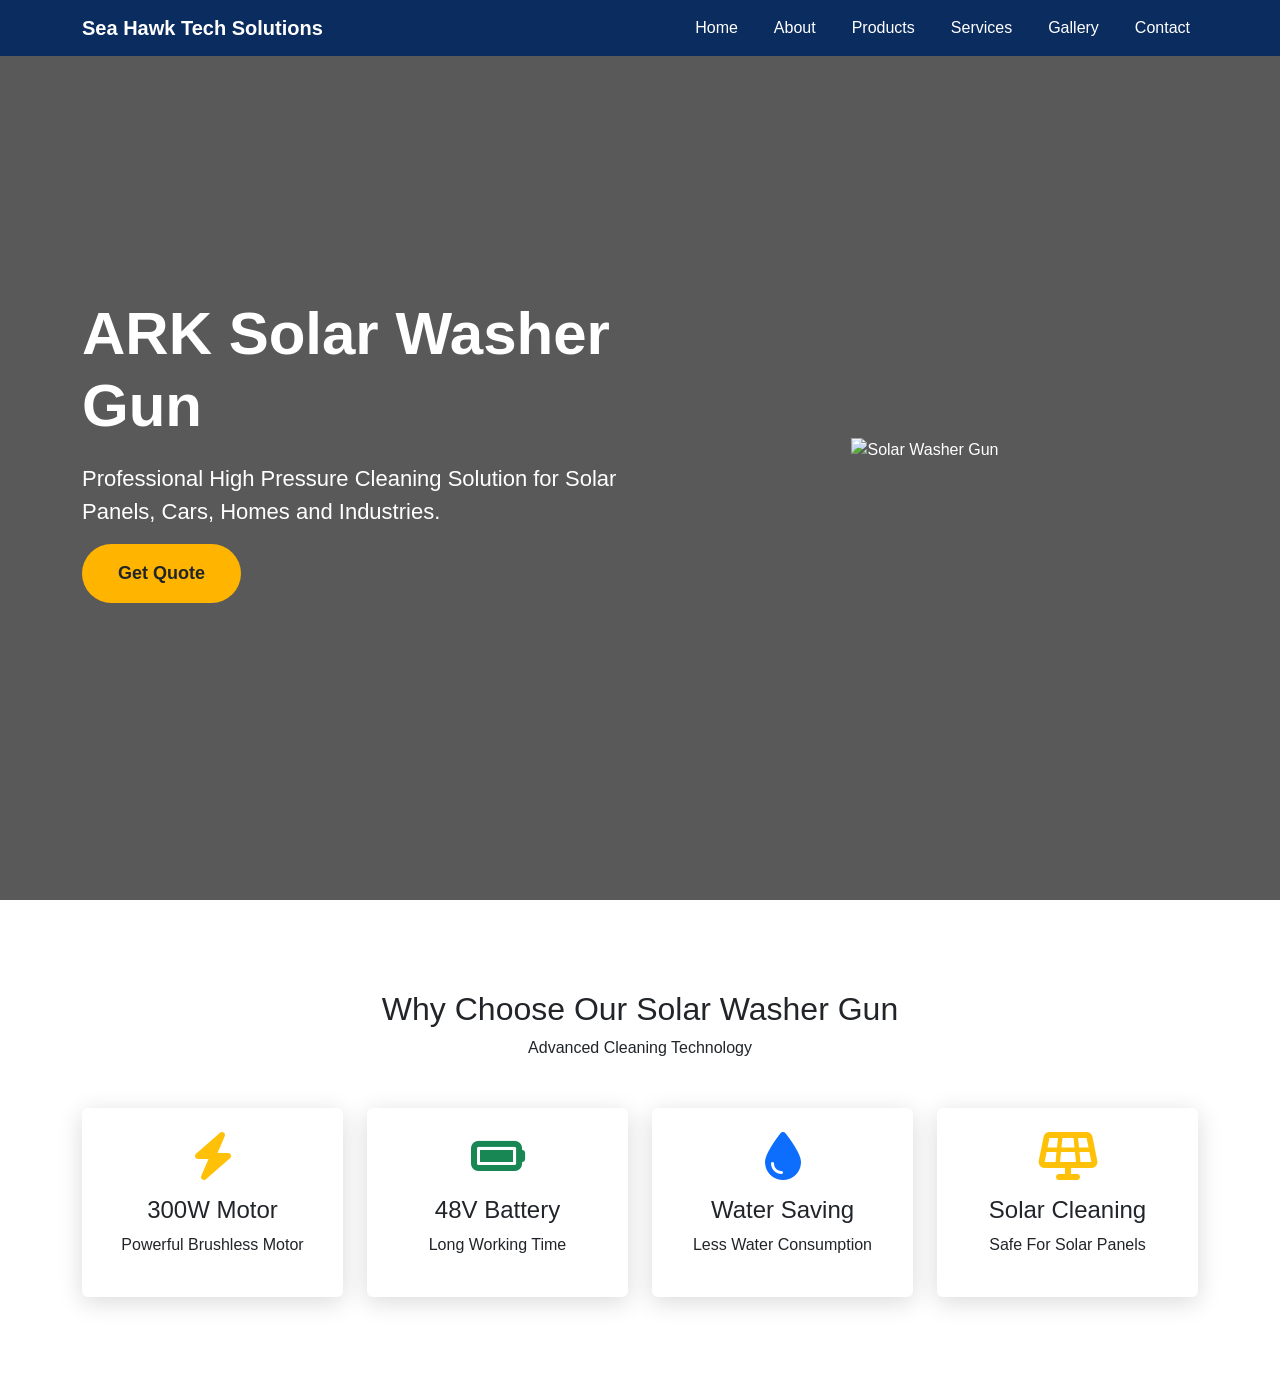
==== index.html @ c02bb202 "Update index.html" ====
<!DOCTYPE html>
<html lang="en">
<head>
<meta charset="UTF-8">
<meta name="viewport" content="width=device-width, initial-scale=1.0">

<title>Sea Hawk Tech Solutions Pvt. Ltd.</title>

<meta name="description" content="Sea Hawk Tech Solutions Pvt. Ltd. - Solar EPC Company & ARK Solar Washer Gun Manufacturer">

<link href="https://cdn.jsdelivr.net/npm/bootstrap@5.3.3/dist/css/bootstrap.min.css" rel="stylesheet">

<link href="https://cdnjs.cloudflare.com/ajax/libs/font-awesome/6.5.2/css/all.min.css" rel="stylesheet">

<link href="css/style.css" rel="stylesheet">

<style>

body{
font-family:Arial,Helvetica,sans-serif;
scroll-behavior:smooth;
}

.navbar{
background:#0b2c5f;
}

.navbar-brand{
font-weight:bold;
color:#fff;
}

.nav-link{
color:#fff!important;
margin-left:20px;
}

.hero{

background:linear-gradient(rgba(0,0,0,.65),rgba(0,0,0,.65)),url(images/hero.jpg);

background-size:cover;

background-position:center;

height:100vh;

display:flex;

align-items:center;

color:white;

}

.hero h1{

font-size:60px;

font-weight:bold;

}

.hero p{

font-size:22px;

margin-top:20px;

}

.btn-main{

background:#ffb400;

padding:15px 35px;

font-size:18px;

font-weight:bold;

border-radius:40px;

}

.section{

padding:90px 0;

}

.card{

transition:.4s;

border:none;

box-shadow:0 5px 25px rgba(0,0,0,.15);

}

.card:hover{

transform:translateY(-10px);

}

</style>

</head>

<body>

<nav class="navbar navbar-expand-lg fixed-top">

<div class="container">

<a class="navbar-brand" href="#">

Sea Hawk Tech Solutions

</a>

<button class="navbar-toggler bg-light"

type="button"

data-bs-toggle="collapse"

data-bs-target="#menu">

<span class="navbar-toggler-icon"></span>

</button>

<div class="collapse navbar-collapse" id="menu">

<ul class="navbar-nav ms-auto">

<li class="nav-item"><a href="#" class="nav-link">Home</a></li>

<li class="nav-item"><a href="about.html" class="nav-link">About</a></li>

<li class="nav-item"><a href="products.html" class="nav-link">Products</a></li>

<li class="nav-item"><a href="services.html" class="nav-link">Services</a></li>

<li class="nav-item"><a href="gallery.html" class="nav-link">Gallery</a></li>

<li class="nav-item"><a href="contact.html" class="nav-link">Contact</a></li>

</ul>

</div>

</div>

</nav>

<section class="hero">

<div class="container">

<div class="row align-items-center">

<div class="col-lg-6">

<h1>

ARK Solar Washer Gun

</h1>

<p>

Professional High Pressure Cleaning Solution for Solar Panels, Cars, Homes and Industries.

</p>

<a href="#contact" class="btn btn-main">

Get Quote

</a>

</div>

<div class="col-lg-6 text-center">

<img src="images/product1.jpg"

class="img-fluid"

alt="Solar Washer Gun">

</div>

</div>

</div>

</section>

<section class="section">

<div class="container">

<div class="text-center mb-5">

<h2>

Why Choose Our Solar Washer Gun

</h2>

<p>

Advanced Cleaning Technology

</p>

</div>

<div class="row g-4">

<div class="col-md-3">

<div class="card p-4 text-center">

<i class="fa-solid fa-bolt fa-3x text-warning mb-3"></i>

<h4>300W Motor</h4>

<p>

Powerful Brushless Motor

</p>

</div>

</div>

<div class="col-md-3">

<div class="card p-4 text-center">

<i class="fa-solid fa-battery-full fa-3x text-success mb-3"></i>

<h4>48V Battery</h4>

<p>

Long Working Time

</p>

</div>

</div>

<div class="col-md-3">

<div class="card p-4 text-center">

<i class="fa-solid fa-droplet fa-3x text-primary mb-3"></i>

<h4>Water Saving</h4>

<p>

Less Water Consumption

</p>

</div>

</div>

<div class="col-md-3">

<div class="card p-4 text-center">

<i class="fa-solid fa-solar-panel fa-3x text-warning mb-3"></i>

<h4>Solar Cleaning</h4>

<p>

Safe For Solar Panels

</p>

</div>

</div>

</div>

</div>

</section>

<script src="https://cdn.jsdelivr.net/npm/bootstrap@5.3.3/dist/js/bootstrap.bundle.min.js"></script>

</body>

</html>
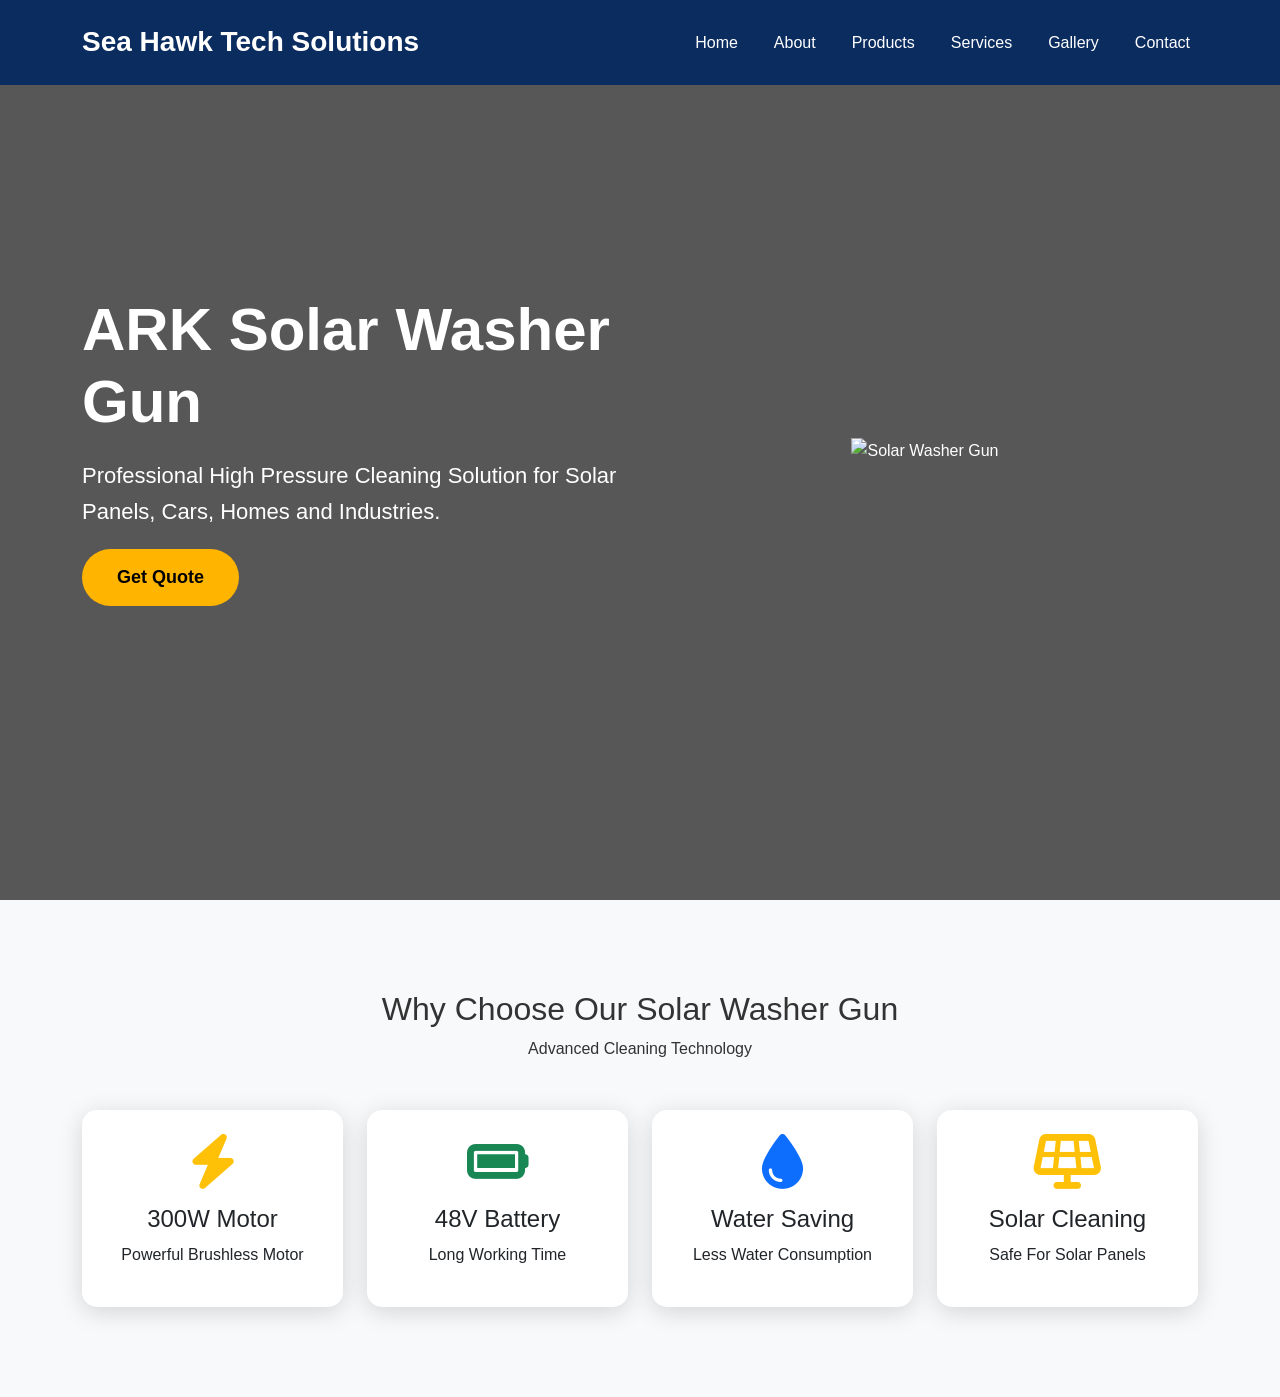
==== commit e9affa0e: "Update index.html" ====
--- a/index.html
+++ b/index.html
@@ -3,7 +3,7 @@
 <head>
 <meta charset="UTF-8">
 <meta name="viewport" content="width=device-width, initial-scale=1.0">
-
+<link rel="stylesheet" href="css/responsive.css">
 <title>Sea Hawk Tech Solutions Pvt. Ltd.</title>
 
 <meta name="description" content="Sea Hawk Tech Solutions Pvt. Ltd. - Solar EPC Company & ARK Solar Washer Gun Manufacturer">
--- a/css/responsive.css
+++ b/css/responsive.css
@@ -0,0 +1,242 @@
+/* ==============================
+   MOBILE RESPONSIVE
+================================ */
+
+/* Large Devices */
+@media (max-width:1200px){
+
+.hero h1{
+font-size:48px;
+}
+
+.section{
+padding:70px 0;
+}
+
+}
+
+
+/* Laptop */
+
+@media (max-width:992px){
+
+.navbar-brand{
+font-size:24px;
+}
+
+.hero{
+text-align:center;
+padding-top:100px;
+min-height:auto;
+}
+
+.hero h1{
+font-size:42px;
+margin-top:30px;
+}
+
+.hero p{
+font-size:18px;
+}
+
+.hero img{
+margin-top:40px;
+max-width:90%;
+}
+
+.section-title h2{
+font-size:34px;
+}
+
+.card{
+margin-bottom:30px;
+}
+
+}
+
+
+/* Tablet */
+
+@media (max-width:768px){
+
+.navbar{
+padding:10px 0;
+}
+
+.navbar-brand{
+font-size:22px;
+}
+
+.hero{
+padding:120px 0 60px;
+}
+
+.hero h1{
+font-size:34px;
+line-height:1.3;
+}
+
+.hero p{
+font-size:17px;
+}
+
+.btn-main{
+padding:12px 25px;
+font-size:16px;
+}
+
+.section{
+padding:60px 0;
+}
+
+.section-title h2{
+font-size:30px;
+}
+
+.section-title p{
+font-size:16px;
+}
+
+.card{
+margin-bottom:25px;
+}
+
+.card i{
+font-size:45px;
+}
+
+.product-image{
+margin-top:30px;
+}
+
+table{
+display:block;
+overflow-x:auto;
+white-space:nowrap;
+}
+
+footer{
+text-align:center;
+}
+
+footer .col-lg-4{
+margin-bottom:30px;
+}
+
+}
+
+
+/* Mobile */
+
+@media (max-width:576px){
+
+.hero{
+padding-top:110px;
+}
+
+.hero h1{
+font-size:28px;
+}
+
+.hero p{
+font-size:15px;
+}
+
+.btn-main{
+display:block;
+width:100%;
+margin-bottom:15px;
+}
+
+.section-title h2{
+font-size:26px;
+}
+
+.nav-link{
+margin-left:0;
+padding:10px;
+}
+
+.card{
+padding:20px;
+}
+
+.card h4{
+font-size:20px;
+}
+
+.card p{
+font-size:15px;
+}
+
+.whatsapp{
+width:55px;
+height:55px;
+font-size:26px;
+right:15px;
+bottom:15px;
+}
+
+#topBtn{
+right:15px;
+bottom:85px;
+width:45px;
+height:45px;
+}
+
+img{
+max-width:100%;
+height:auto;
+}
+
+}
+
+
+/* Extra Small Phones */
+
+@media (max-width:400px){
+
+.hero h1{
+font-size:24px;
+}
+
+.hero p{
+font-size:14px;
+}
+
+.navbar-brand{
+font-size:18px;
+}
+
+.section-title h2{
+font-size:22px;
+}
+
+.btn-main{
+font-size:15px;
+}
+
+}
+
+
+/* 4K Displays */
+
+@media (min-width:1600px){
+
+.container{
+max-width:1500px;
+}
+
+.hero h1{
+font-size:72px;
+}
+
+.hero p{
+font-size:24px;
+}
+
+.section-title h2{
+font-size:48px;
+}
+
+}
--- a/css/style.css
+++ b/css/style.css
@@ -0,0 +1,260 @@
+/* ==========================
+   SEA HAWK TECH SOLUTIONS
+   Main Stylesheet
+========================== */
+
+*{
+    margin:0;
+    padding:0;
+    box-sizing:border-box;
+}
+
+html{
+    scroll-behavior:smooth;
+}
+
+body{
+    font-family:'Segoe UI', Tahoma, Geneva, Verdana, sans-serif;
+    line-height:1.6;
+    color:#333;
+    background:#f8f9fa;
+}
+
+/* Navbar */
+
+.navbar{
+    background:#0b2c5f !important;
+    padding:15px 0;
+    transition:.3s;
+}
+
+.navbar-brand{
+    color:#fff !important;
+    font-size:28px;
+    font-weight:700;
+}
+
+.nav-link{
+    color:#fff !important;
+    font-weight:500;
+    margin-left:15px;
+    transition:.3s;
+}
+
+.nav-link:hover{
+    color:#ffc107 !important;
+}
+
+/* Hero */
+
+.hero{
+    min-height:100vh;
+    display:flex;
+    align-items:center;
+    background:linear-gradient(rgba(8,30,66,.75),rgba(8,30,66,.75)),url("../images/hero.jpg") center/cover no-repeat;
+}
+
+.hero h1{
+    font-size:60px;
+    font-weight:700;
+    color:#fff;
+}
+
+.hero p{
+    color:#fff;
+    font-size:20px;
+    margin:20px 0;
+}
+
+.btn-main{
+    background:#ffc107;
+    color:#000;
+    border:none;
+    padding:15px 35px;
+    border-radius:50px;
+    font-weight:600;
+    transition:.3s;
+}
+
+.btn-main:hover{
+    background:#ff9800;
+    transform:translateY(-3px);
+}
+
+/* Sections */
+
+.section{
+    padding:80px 0;
+}
+
+.section-title{
+    text-align:center;
+    margin-bottom:50px;
+}
+
+.section-title h2{
+    font-size:40px;
+    color:#0b2c5f;
+    font-weight:700;
+}
+
+.section-title p{
+    color:#777;
+}
+
+/* Cards */
+
+.card{
+    border:none;
+    border-radius:15px;
+    overflow:hidden;
+    box-shadow:0 10px 30px rgba(0,0,0,.08);
+    transition:.4s;
+}
+
+.card:hover{
+    transform:translateY(-10px);
+}
+
+.card i{
+    font-size:55px;
+}
+
+/* Product Image */
+
+.product-image{
+    max-width:100%;
+    transition:.5s;
+}
+
+.product-image:hover{
+    transform:scale(1.05);
+}
+
+/* Buttons */
+
+.btn-primary{
+    background:#0b2c5f;
+    border:none;
+}
+
+.btn-primary:hover{
+    background:#14498f;
+}
+
+/* Footer */
+
+footer{
+    background:#071b38;
+    color:#fff;
+    padding:60px 0 20px;
+}
+
+footer h5{
+    margin-bottom:20px;
+}
+
+footer a{
+    color:#fff;
+    text-decoration:none;
+}
+
+footer a:hover{
+    color:#ffc107;
+}
+
+/* WhatsApp Button */
+
+.whatsapp{
+    position:fixed;
+    right:20px;
+    bottom:20px;
+    width:60px;
+    height:60px;
+    border-radius:50%;
+    background:#25D366;
+    display:flex;
+    justify-content:center;
+    align-items:center;
+    color:#fff;
+    font-size:30px;
+    text-decoration:none;
+    box-shadow:0 5px 15px rgba(0,0,0,.3);
+    z-index:999;
+}
+
+/* Animations */
+
+.fade-up{
+    animation:fadeUp 1s ease;
+}
+
+@keyframes fadeUp{
+
+0%{
+opacity:0;
+transform:translateY(50px);
+}
+
+100%{
+opacity:1;
+transform:translateY(0);
+}
+
+}
+
+/* Contact Form */
+
+.form-control{
+    border-radius:10px;
+    padding:12px;
+}
+
+textarea{
+    resize:none;
+}
+
+/* Tables */
+
+table{
+    width:100%;
+}
+
+table th{
+    background:#0b2c5f;
+    color:#fff;
+}
+
+table td,
+table th{
+    padding:15px;
+}
+
+/* Gallery */
+
+.gallery img{
+    width:100%;
+    border-radius:12px;
+    transition:.4s;
+}
+
+.gallery img:hover{
+    transform:scale(1.05);
+}
+
+/* Scroll to Top */
+
+#topBtn{
+    position:fixed;
+    bottom:95px;
+    right:20px;
+    display:none;
+    width:50px;
+    height:50px;
+    border:none;
+    border-radius:50%;
+    background:#0b2c5f;
+    color:#fff;
+    cursor:pointer;
+    z-index:999;
+}
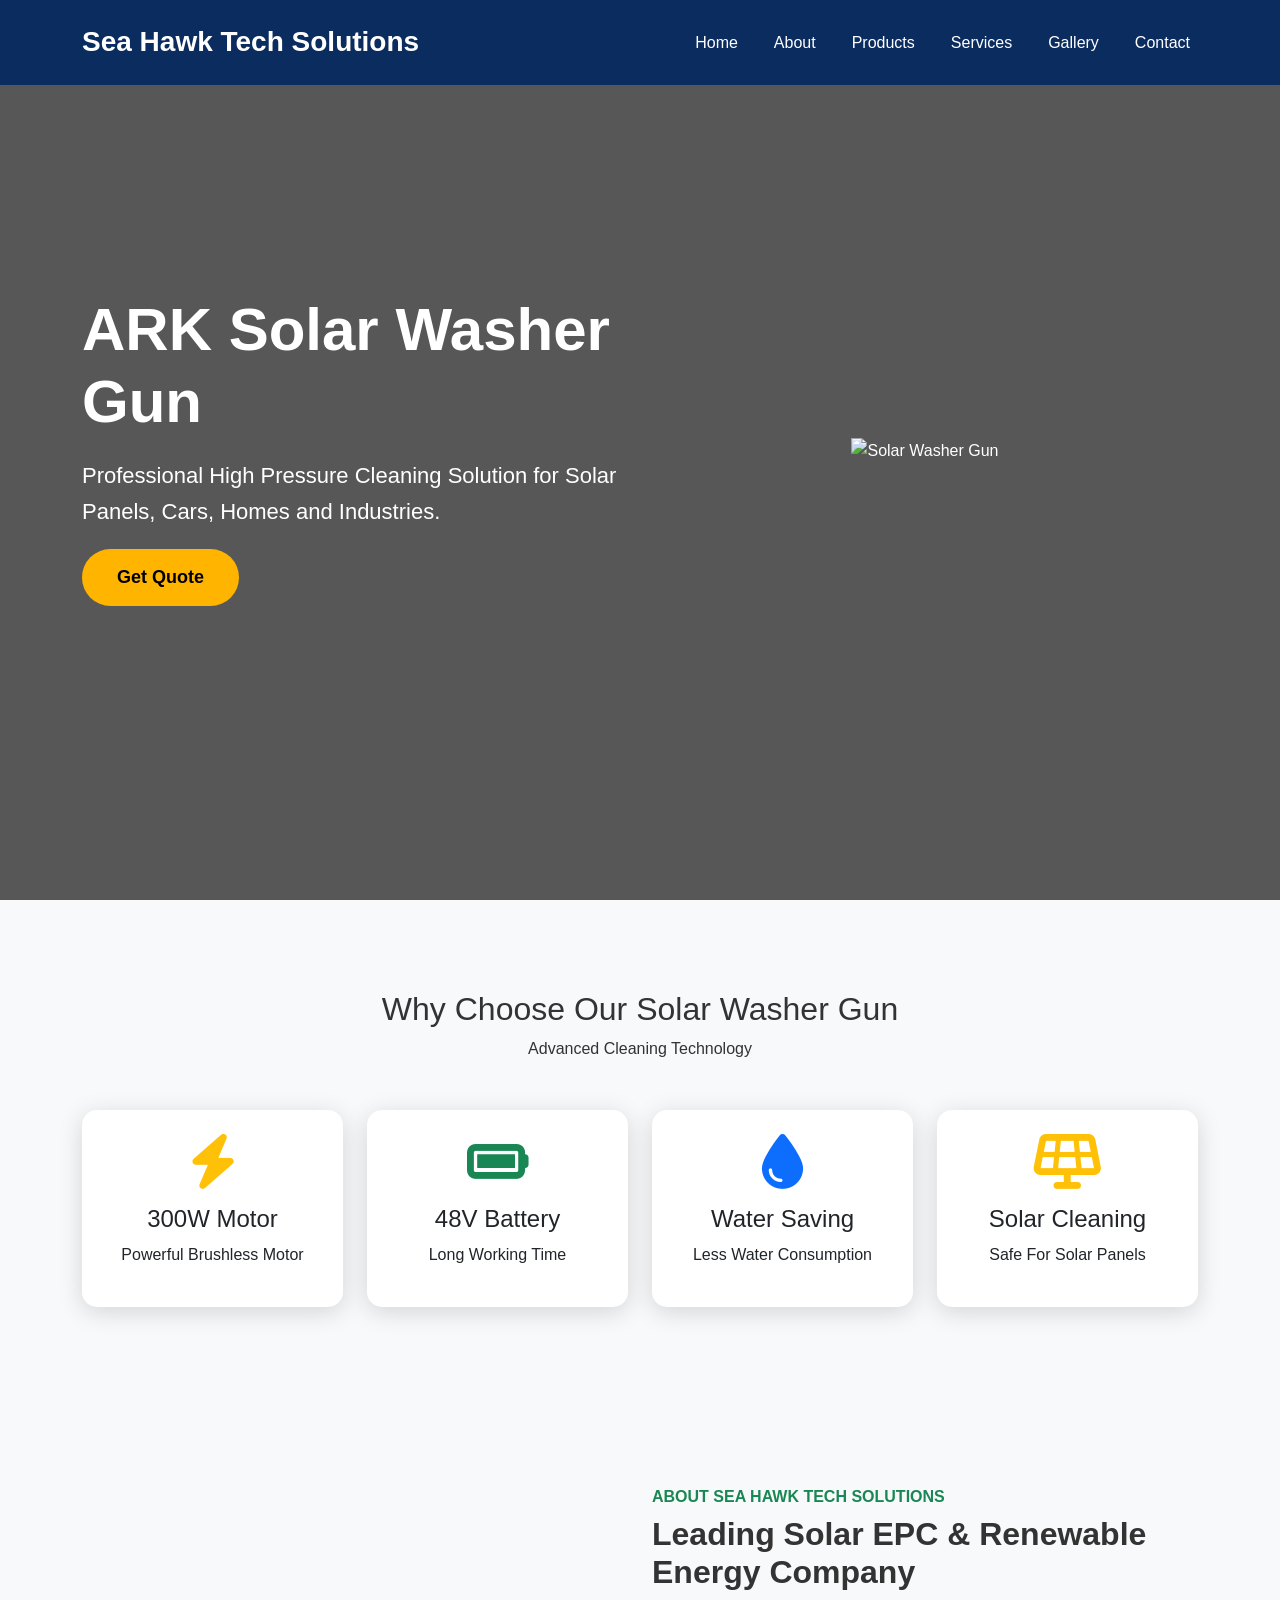
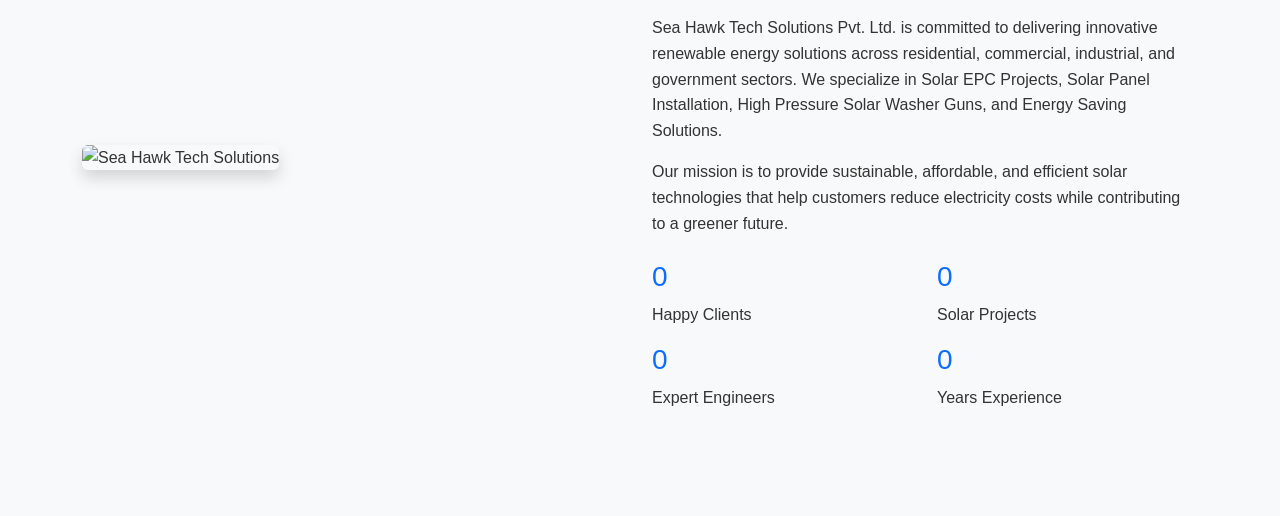
==== commit 5d41c0c1: "Update index.html" ====
--- a/index.html
+++ b/index.html
@@ -302,7 +302,79 @@
 </section>
 
 <script src="https://cdn.jsdelivr.net/npm/bootstrap@5.3.3/dist/js/bootstrap.bundle.min.js"></script>
-
+<script src="js/script.js"></script>
 </body>
-
+<!-- ================= About Company ================= -->
+
+<section class="section bg-light" id="about">
+
+<div class="container">
+
+<div class="row align-items-center">
+
+<div class="col-lg-6">
+
+<img src="images/company.jpg" class="img-fluid rounded shadow" alt="Sea Hawk Tech Solutions">
+
+</div>
+
+<div class="col-lg-6">
+
+<h6 class="text-success fw-bold">ABOUT SEA HAWK TECH SOLUTIONS</h6>
+
+<h2 class="fw-bold mb-4">
+Leading Solar EPC & Renewable Energy Company
+</h2>
+
+<p>
+Sea Hawk Tech Solutions Pvt. Ltd. is committed to delivering innovative renewable energy solutions across residential, commercial, industrial, and government sectors. We specialize in Solar EPC Projects, Solar Panel Installation, High Pressure Solar Washer Guns, and Energy Saving Solutions.
+</p>
+
+<p>
+Our mission is to provide sustainable, affordable, and efficient solar technologies that help customers reduce electricity costs while contributing to a greener future.
+</p>
+
+<div class="row mt-4">
+
+<div class="col-6">
+
+<h3 class="text-primary counter" data-target="500">0</h3>
+
+<p>Happy Clients</p>
+
+</div>
+
+<div class="col-6">
+
+<h3 class="text-primary counter" data-target="150">0</h3>
+
+<p>Solar Projects</p>
+
+</div>
+
+<div class="col-6">
+
+<h3 class="text-primary counter" data-target="25">0</h3>
+
+<p>Expert Engineers</p>
+
+</div>
+
+<div class="col-6">
+
+<h3 class="text-primary counter" data-target="10">0</h3>
+
+<p>Years Experience</p>
+
+</div>
+
+</div>
+
+</div>
+
+</div>
+
+</div>
+
+</section>
 </html>
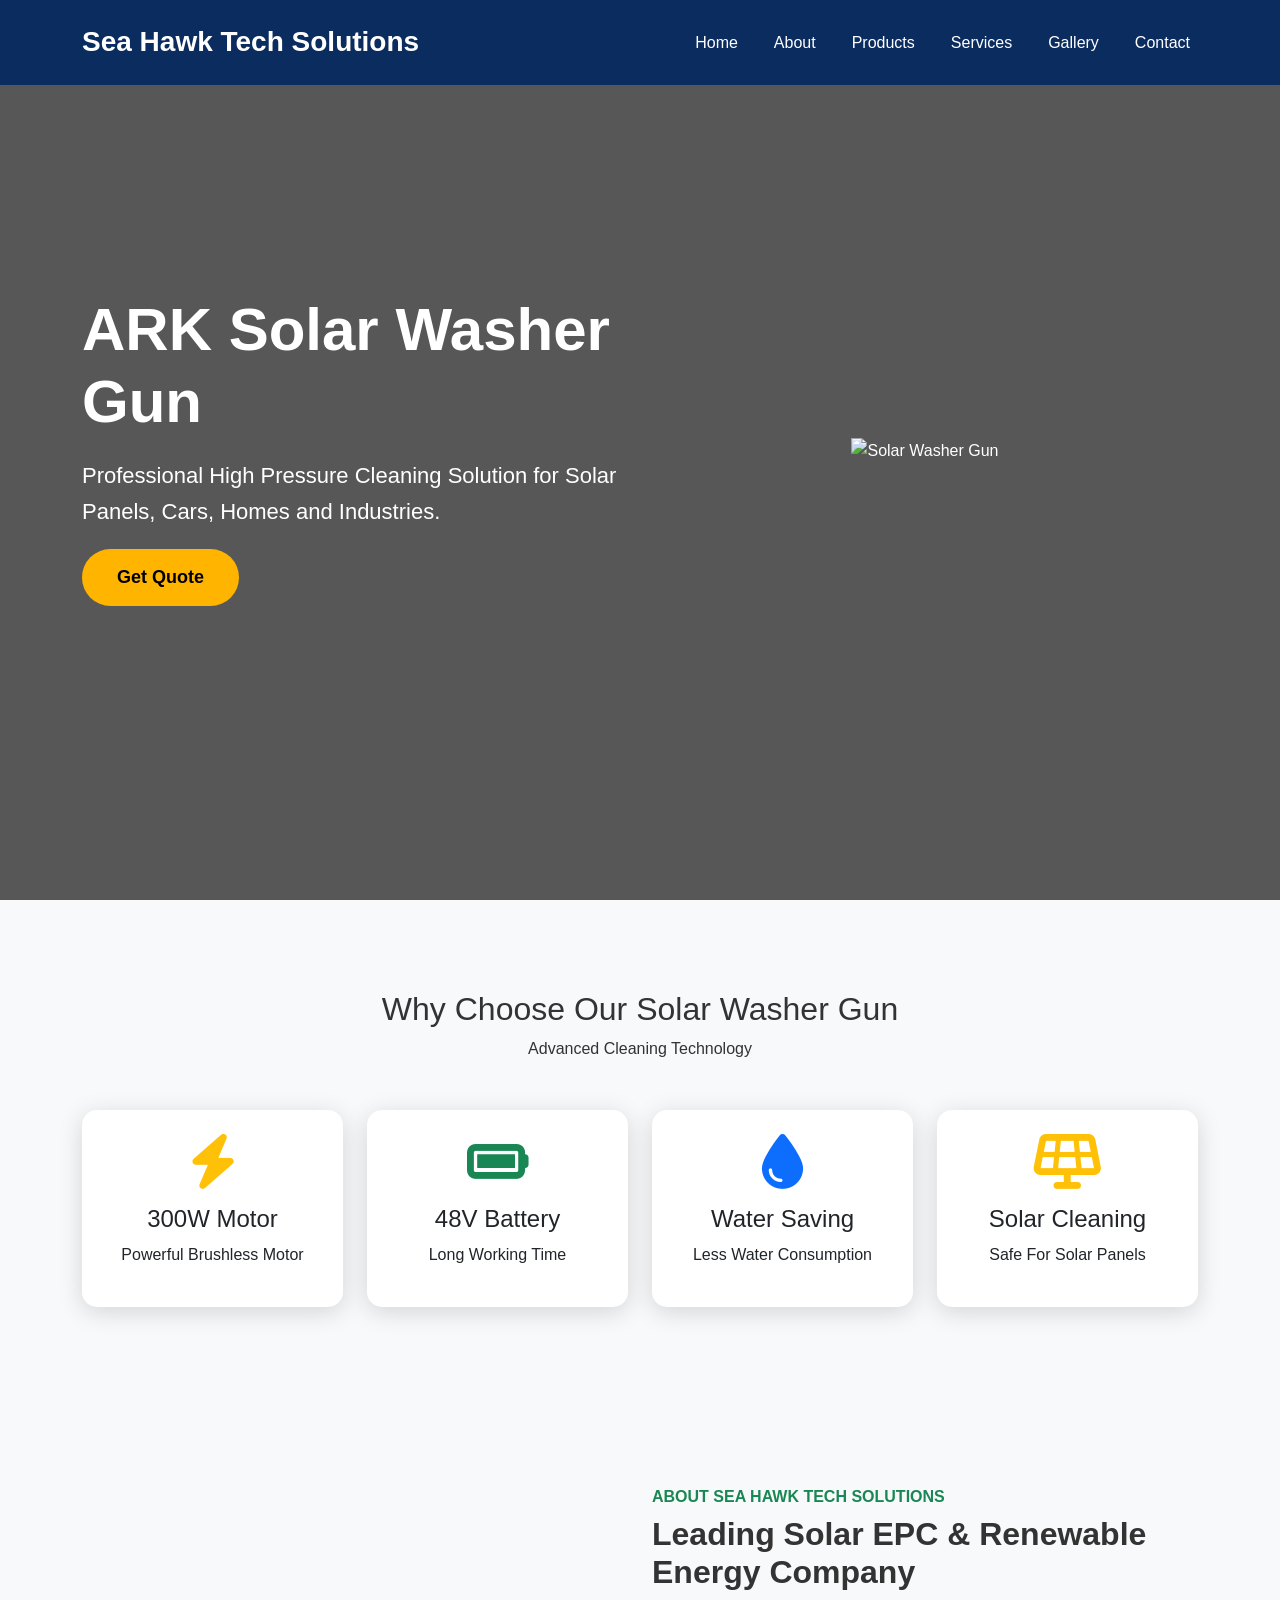
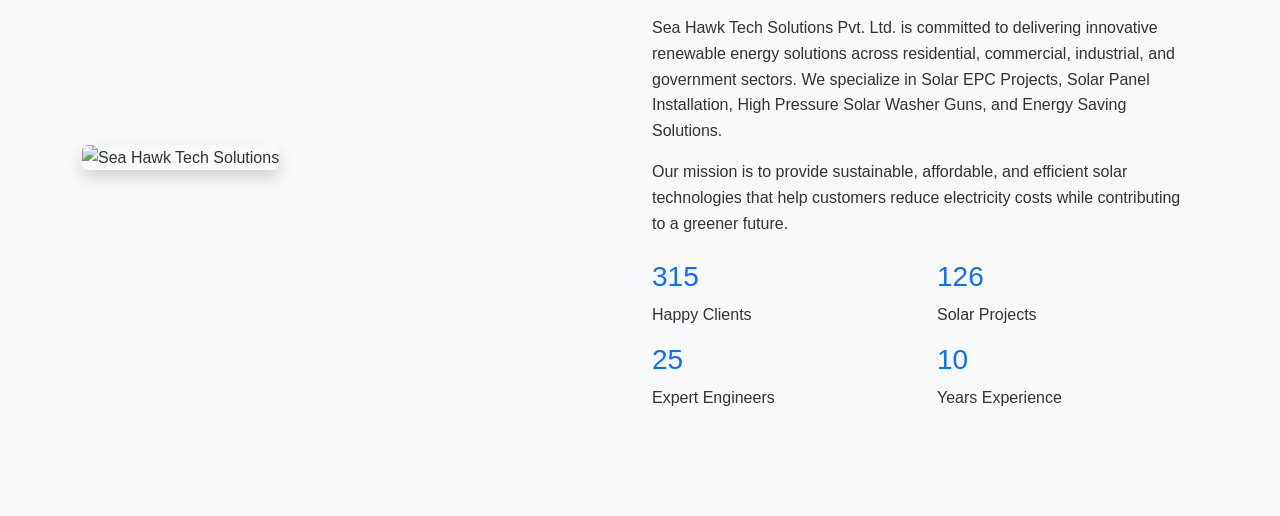
==== commit 70cf9448: "Update index.html" ====
--- a/index.html
+++ b/index.html
@@ -300,81 +300,81 @@
 </div>
 
 </section>
-
+<!-- ================= About Company ================= -->
+
+<section class="section bg-light" id="about">
+
+<div class="container">
+
+<div class="row align-items-center">
+
+<div class="col-lg-6">
+
+<img src="images/company.jpg" class="img-fluid rounded shadow" alt="Sea Hawk Tech Solutions">
+
+</div>
+
+<div class="col-lg-6">
+
+<h6 class="text-success fw-bold">ABOUT SEA HAWK TECH SOLUTIONS</h6>
+
+<h2 class="fw-bold mb-4">
+Leading Solar EPC & Renewable Energy Company
+</h2>
+
+<p>
+Sea Hawk Tech Solutions Pvt. Ltd. is committed to delivering innovative renewable energy solutions across residential, commercial, industrial, and government sectors. We specialize in Solar EPC Projects, Solar Panel Installation, High Pressure Solar Washer Guns, and Energy Saving Solutions.
+</p>
+
+<p>
+Our mission is to provide sustainable, affordable, and efficient solar technologies that help customers reduce electricity costs while contributing to a greener future.
+</p>
+
+<div class="row mt-4">
+
+<div class="col-6">
+
+<h3 class="text-primary counter" data-target="500">0</h3>
+
+<p>Happy Clients</p>
+
+</div>
+
+<div class="col-6">
+
+<h3 class="text-primary counter" data-target="150">0</h3>
+
+<p>Solar Projects</p>
+
+</div>
+
+<div class="col-6">
+
+<h3 class="text-primary counter" data-target="25">0</h3>
+
+<p>Expert Engineers</p>
+
+</div>
+
+<div class="col-6">
+
+<h3 class="text-primary counter" data-target="10">0</h3>
+
+<p>Years Experience</p>
+
+</div>
+
+</div>
+
+</div>
+
+</div>
+
+</div>
+
+</section>
 <script src="https://cdn.jsdelivr.net/npm/bootstrap@5.3.3/dist/js/bootstrap.bundle.min.js"></script>
 <script src="js/script.js"></script>
 </body>
-<!-- ================= About Company ================= -->
-
-<section class="section bg-light" id="about">
-
-<div class="container">
-
-<div class="row align-items-center">
-
-<div class="col-lg-6">
-
-<img src="images/company.jpg" class="img-fluid rounded shadow" alt="Sea Hawk Tech Solutions">
-
-</div>
-
-<div class="col-lg-6">
-
-<h6 class="text-success fw-bold">ABOUT SEA HAWK TECH SOLUTIONS</h6>
-
-<h2 class="fw-bold mb-4">
-Leading Solar EPC & Renewable Energy Company
-</h2>
-
-<p>
-Sea Hawk Tech Solutions Pvt. Ltd. is committed to delivering innovative renewable energy solutions across residential, commercial, industrial, and government sectors. We specialize in Solar EPC Projects, Solar Panel Installation, High Pressure Solar Washer Guns, and Energy Saving Solutions.
-</p>
-
-<p>
-Our mission is to provide sustainable, affordable, and efficient solar technologies that help customers reduce electricity costs while contributing to a greener future.
-</p>
-
-<div class="row mt-4">
-
-<div class="col-6">
-
-<h3 class="text-primary counter" data-target="500">0</h3>
-
-<p>Happy Clients</p>
-
-</div>
-
-<div class="col-6">
-
-<h3 class="text-primary counter" data-target="150">0</h3>
-
-<p>Solar Projects</p>
-
-</div>
-
-<div class="col-6">
-
-<h3 class="text-primary counter" data-target="25">0</h3>
-
-<p>Expert Engineers</p>
-
-</div>
-
-<div class="col-6">
-
-<h3 class="text-primary counter" data-target="10">0</h3>
-
-<p>Years Experience</p>
-
-</div>
-
-</div>
-
-</div>
-
-</div>
-
-</div>
-
-</section>
+
 </html>
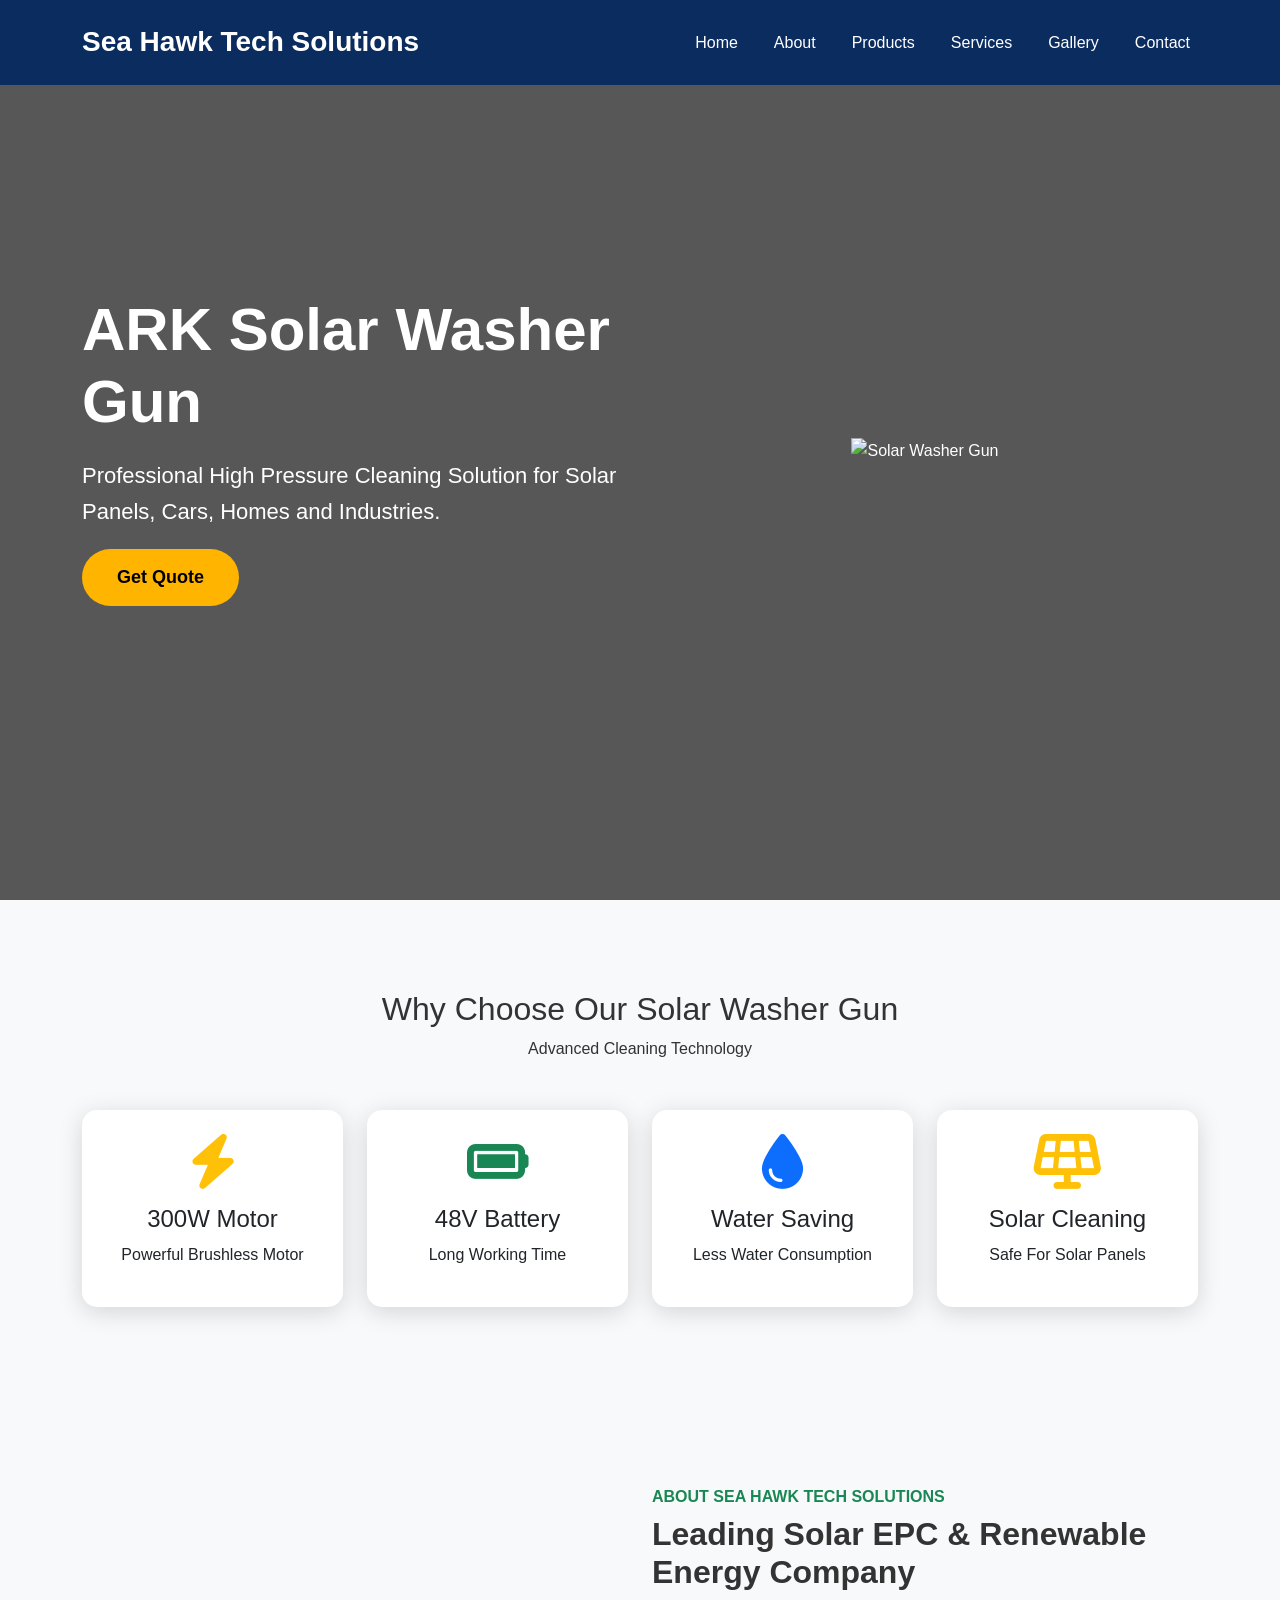
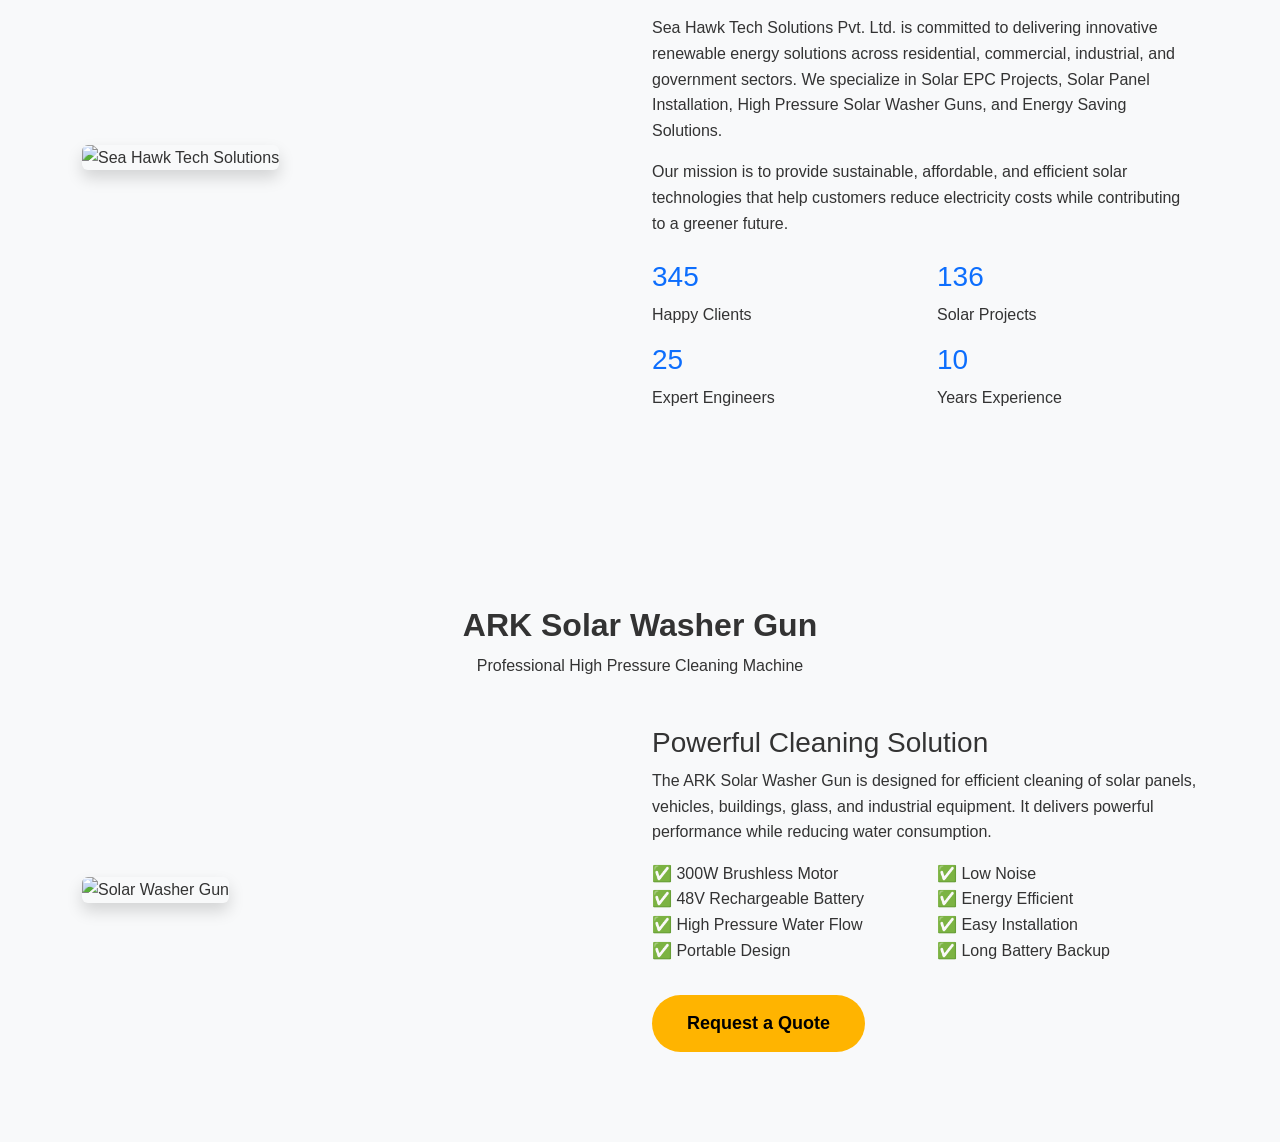
==== commit 3e8dcfc2: "Update index.html" ====
--- a/index.html
+++ b/index.html
@@ -373,6 +373,69 @@
 </div>
 
 </section>
+  <!-- ================= Product Section ================= -->
+
+<section class="section" id="products">
+
+<div class="container">
+
+<div class="text-center mb-5">
+
+<h2 class="fw-bold">ARK Solar Washer Gun</h2>
+
+<p>Professional High Pressure Cleaning Machine</p>
+
+</div>
+
+<div class="row align-items-center">
+
+<div class="col-lg-6">
+
+<img src="images/product1.jpg" class="img-fluid rounded shadow product-image" alt="Solar Washer Gun">
+
+</div>
+
+<div class="col-lg-6">
+
+<h3>Powerful Cleaning Solution</h3>
+
+<p>
+The ARK Solar Washer Gun is designed for efficient cleaning of solar panels, vehicles, buildings, glass, and industrial equipment. It delivers powerful performance while reducing water consumption.
+</p>
+
+<div class="row">
+
+<div class="col-md-6">
+<ul class="list-unstyled">
+<li>✅ 300W Brushless Motor</li>
+<li>✅ 48V Rechargeable Battery</li>
+<li>✅ High Pressure Water Flow</li>
+<li>✅ Portable Design</li>
+</ul>
+</div>
+
+<div class="col-md-6">
+<ul class="list-unstyled">
+<li>✅ Low Noise</li>
+<li>✅ Energy Efficient</li>
+<li>✅ Easy Installation</li>
+<li>✅ Long Battery Backup</li>
+</ul>
+</div>
+
+</div>
+
+<a href="contact.html" class="btn btn-main mt-3">
+Request a Quote
+</a>
+
+</div>
+
+</div>
+
+</div>
+
+</section>
 <script src="https://cdn.jsdelivr.net/npm/bootstrap@5.3.3/dist/js/bootstrap.bundle.min.js"></script>
 <script src="js/script.js"></script>
 </body>
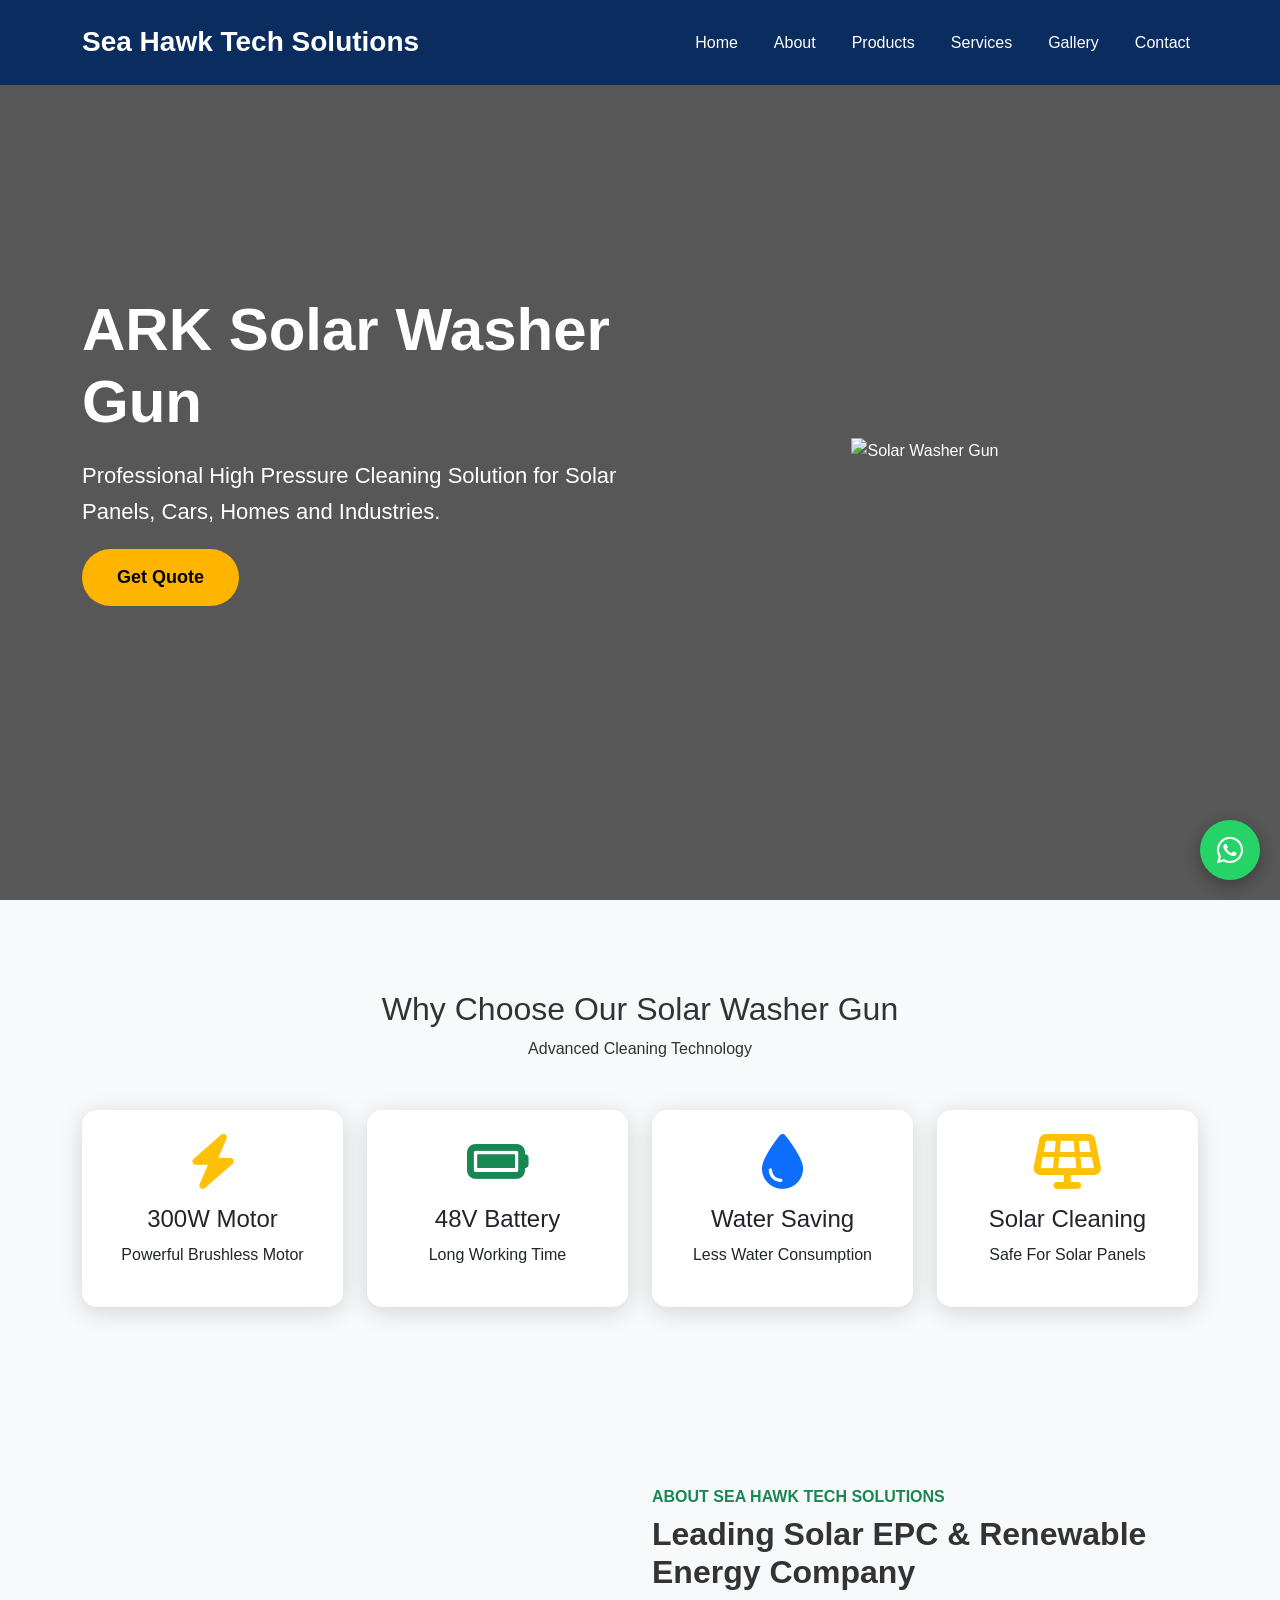
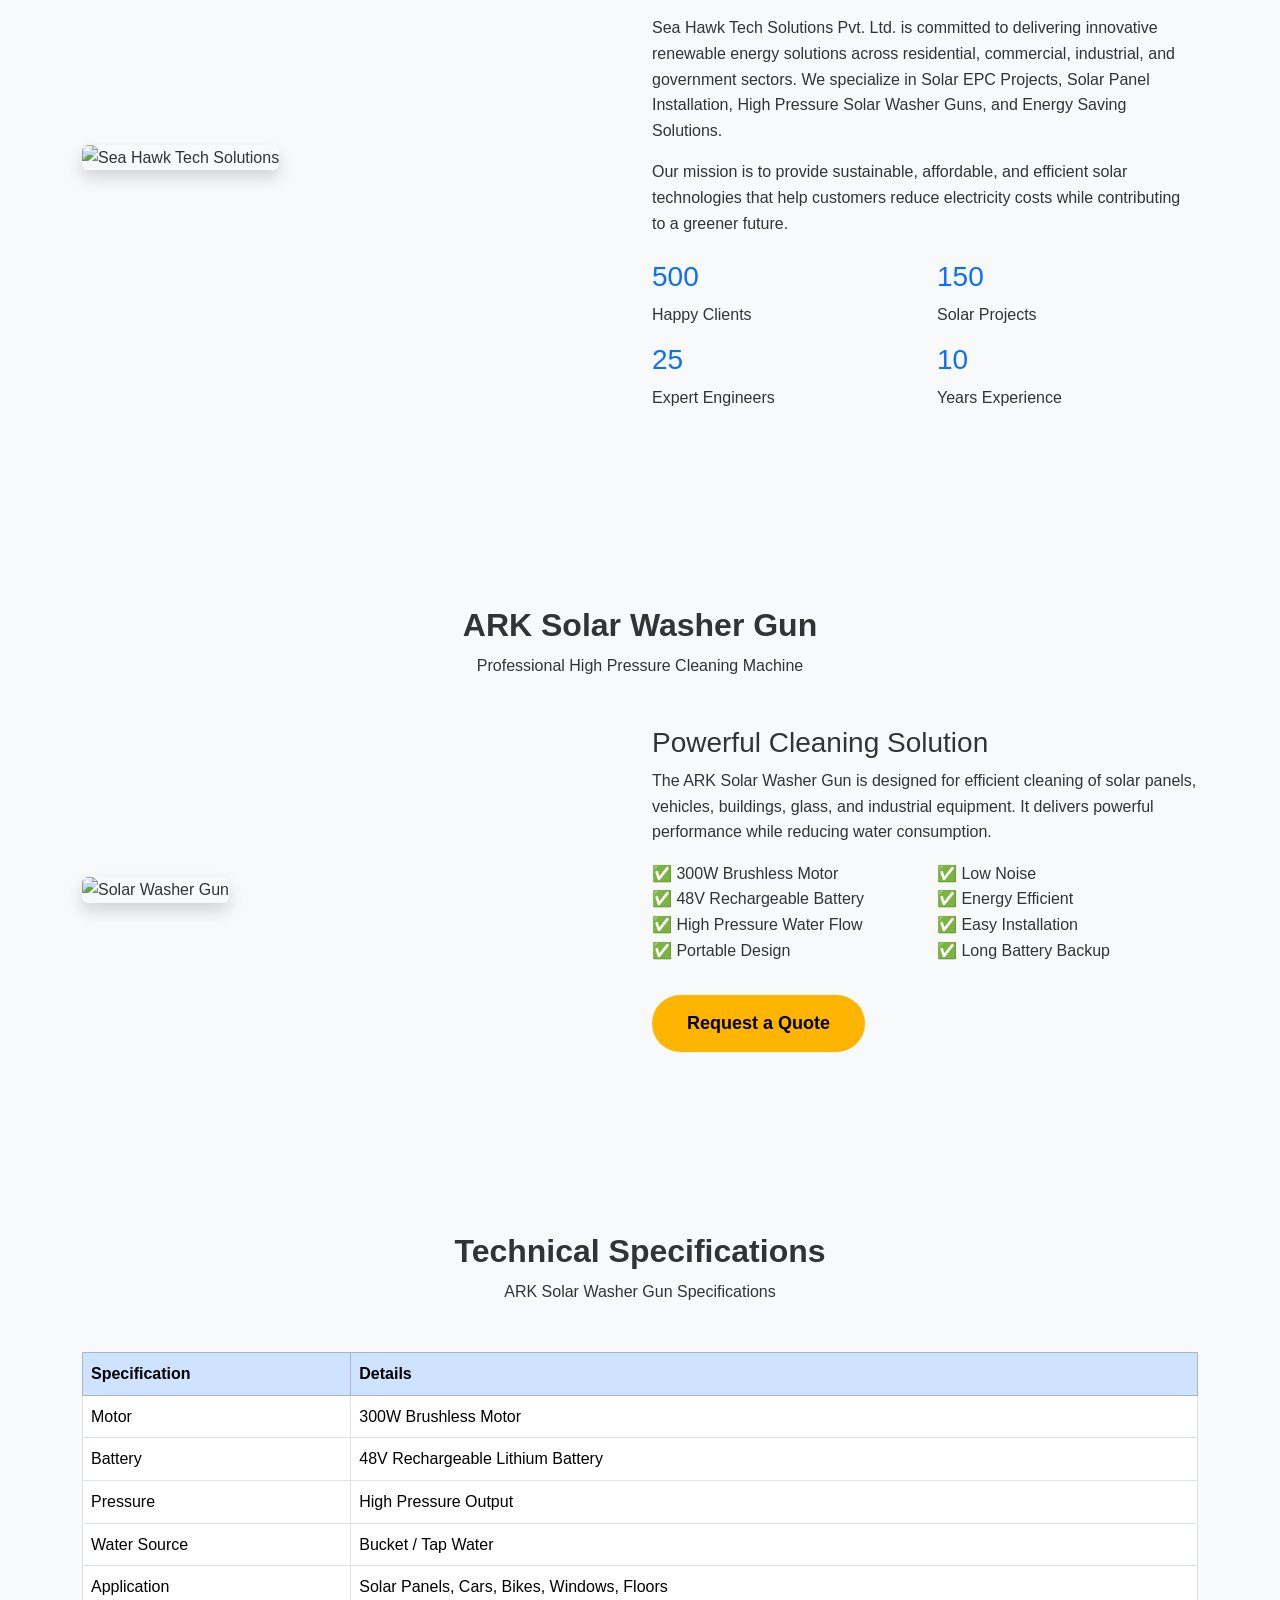
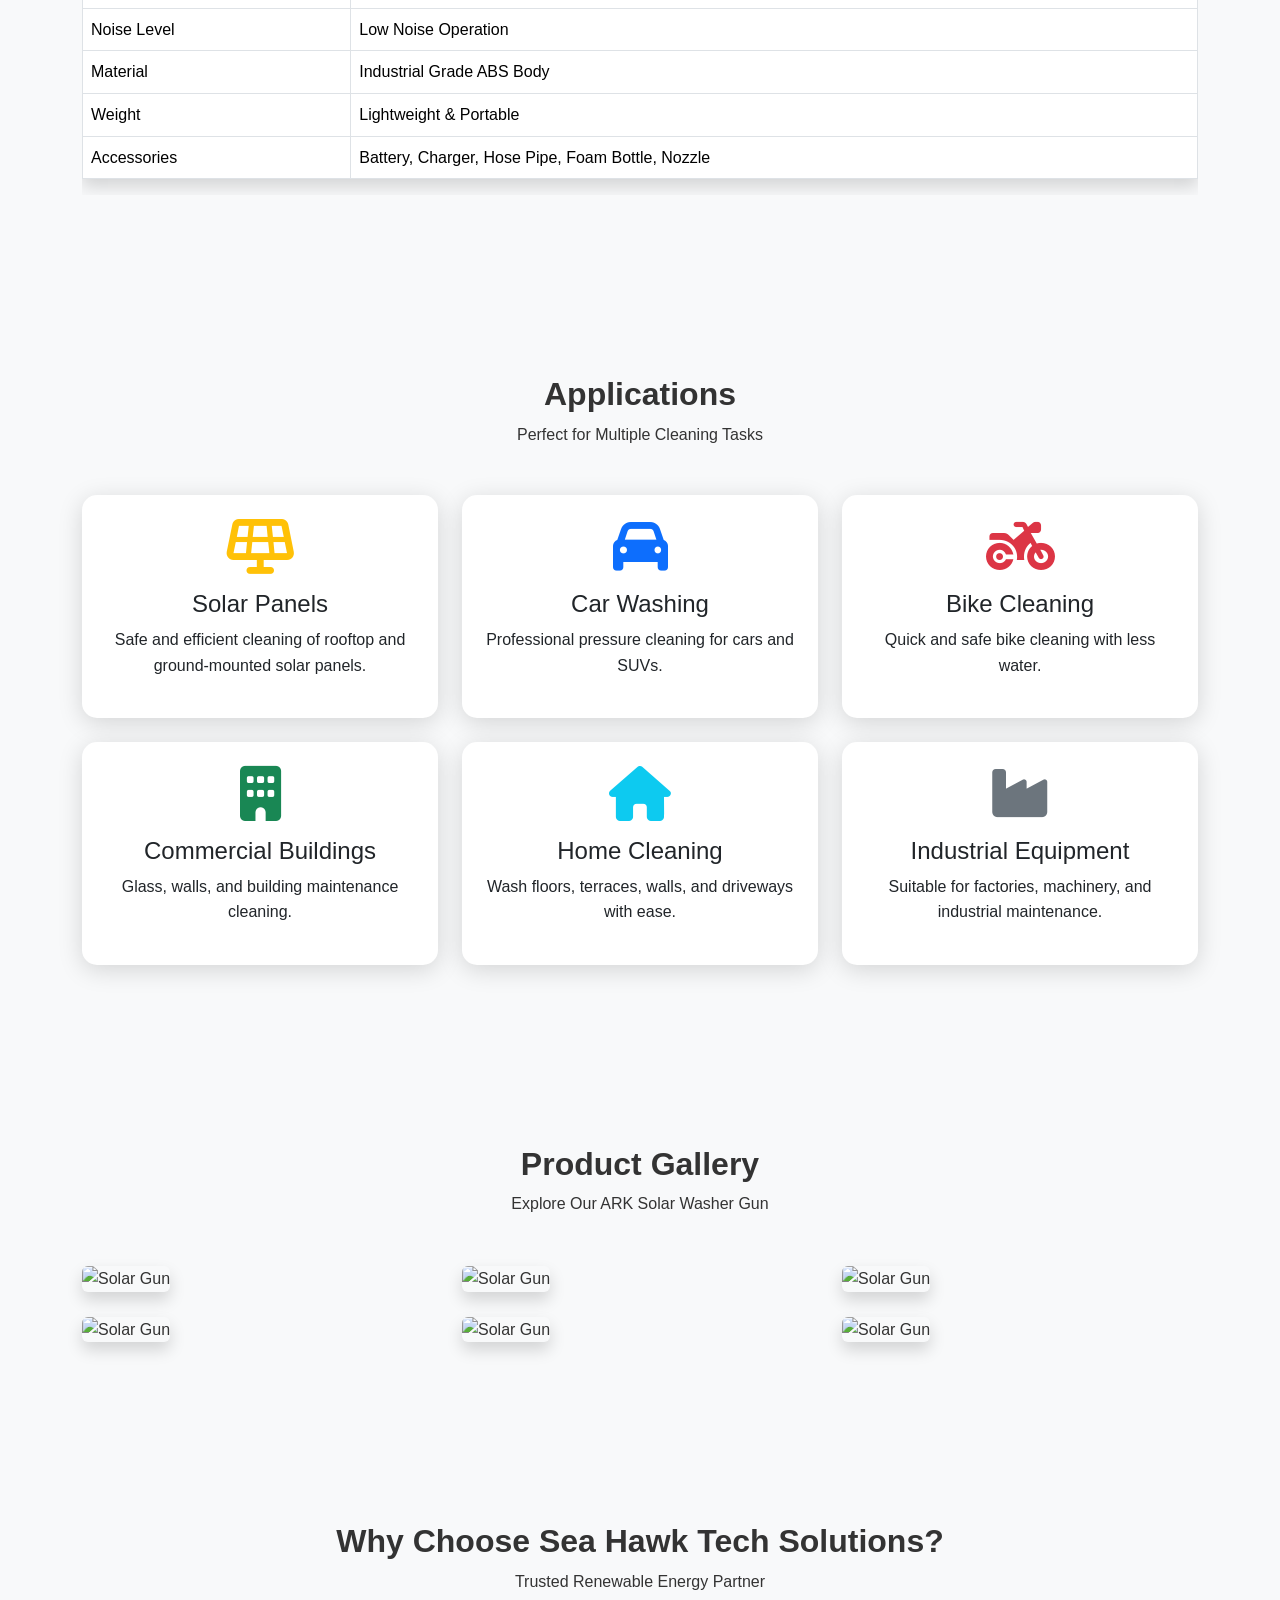
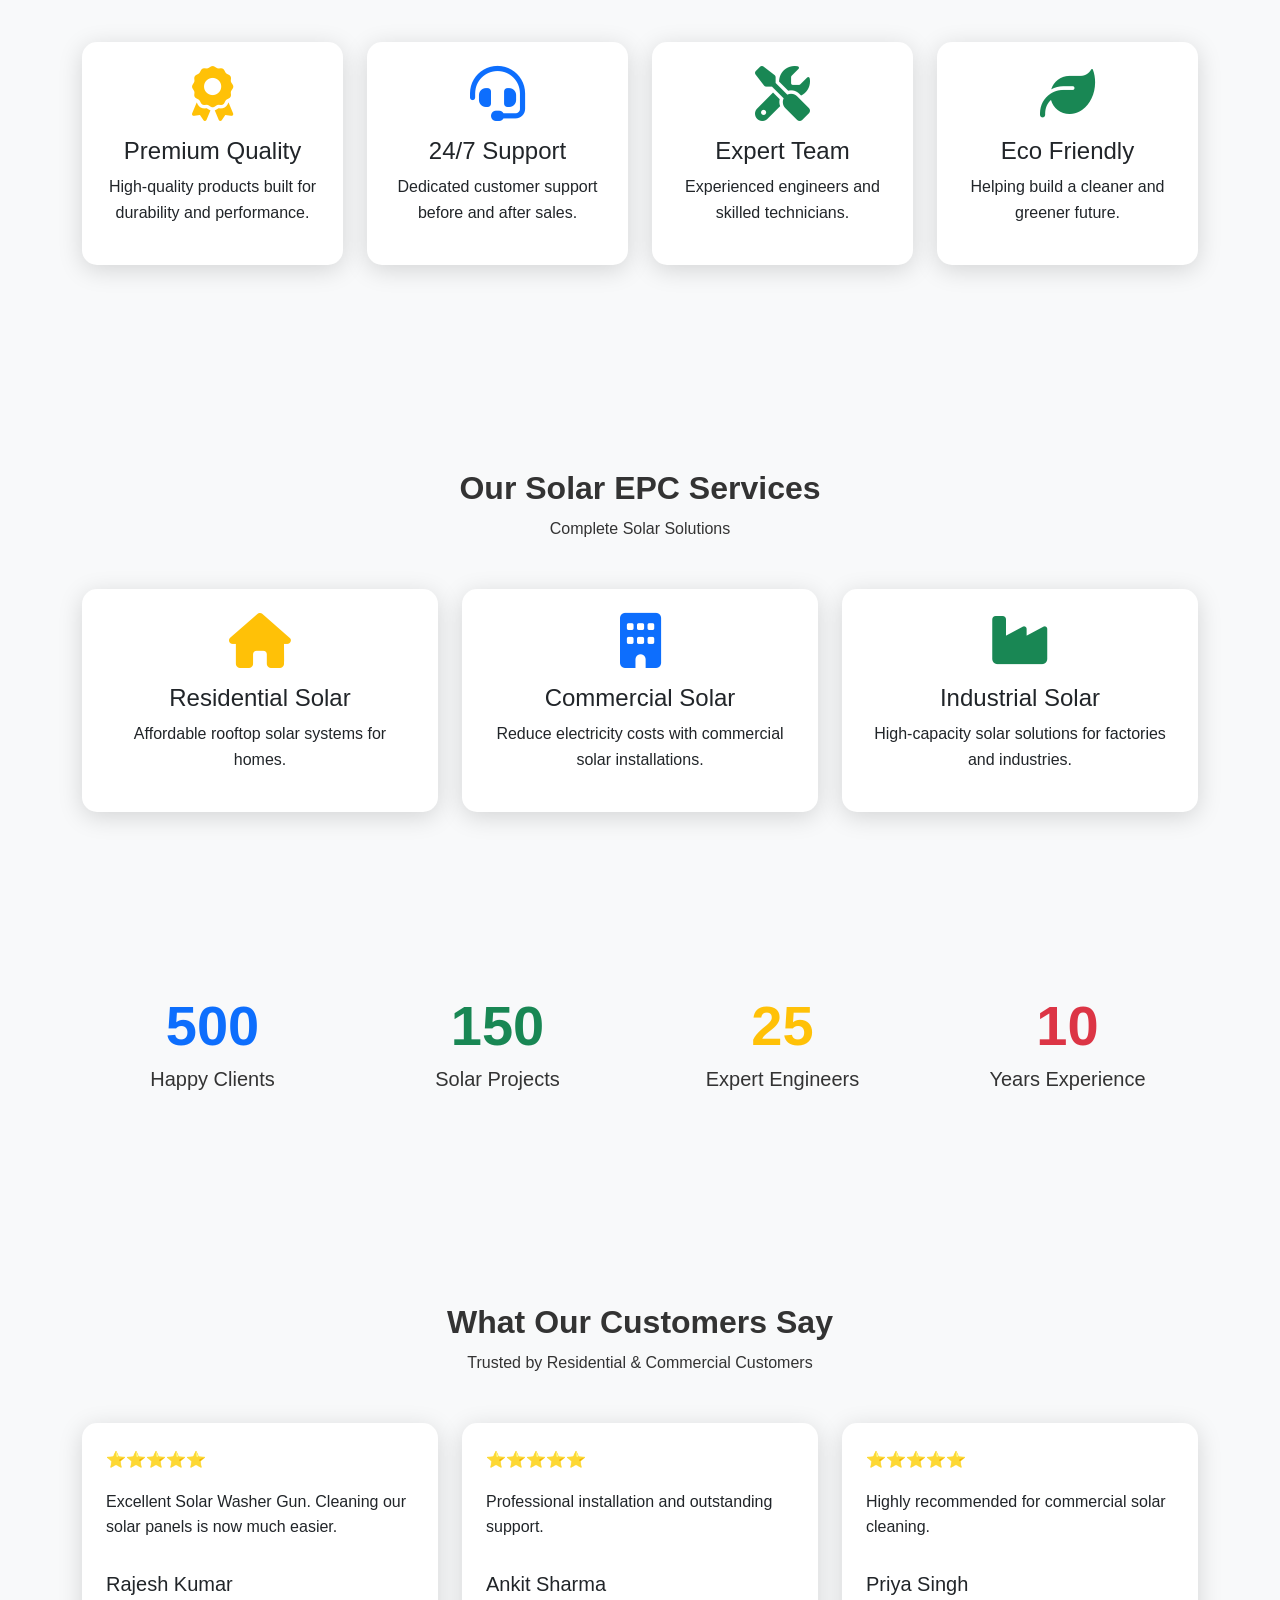
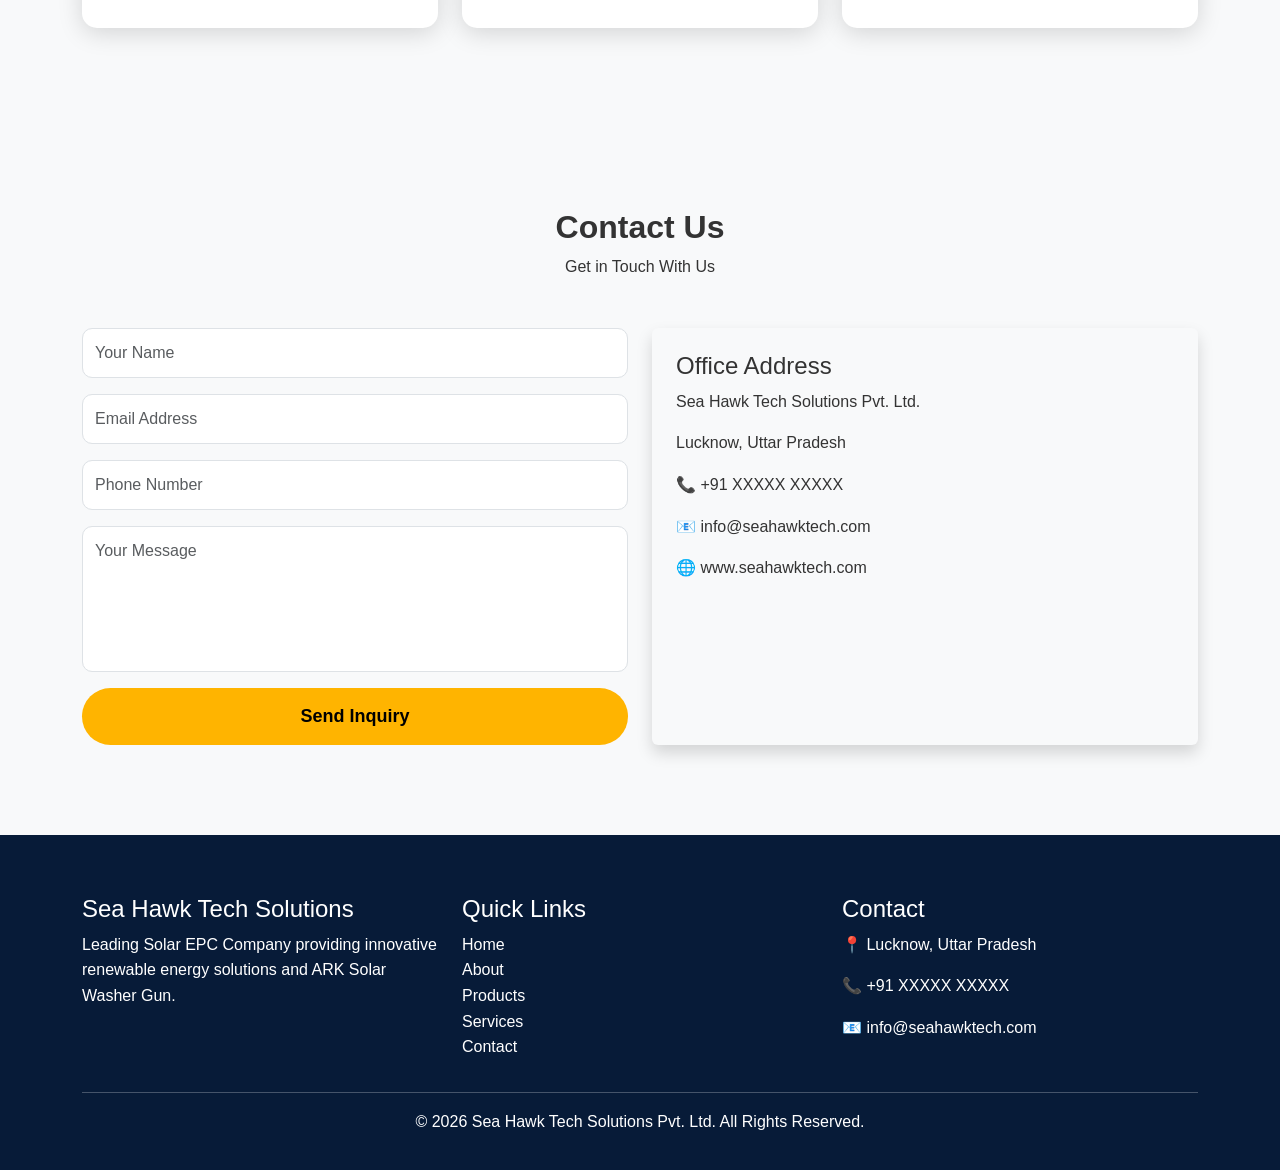
==== commit a7437ca0: "Update index.html" ====
--- a/index.html
+++ b/index.html
@@ -436,6 +436,635 @@
 </div>
 
 </section>
+  <!-- ================= Technical Specifications ================= -->
+
+<section class="section bg-light" id="specifications">
+
+<div class="container">
+
+<div class="text-center mb-5">
+
+<h2 class="fw-bold">Technical Specifications</h2>
+
+<p>ARK Solar Washer Gun Specifications</p>
+
+</div>
+
+<div class="table-responsive">
+
+<table class="table table-bordered table-hover shadow">
+
+<thead class="table-primary">
+
+<tr>
+
+<th>Specification</th>
+
+<th>Details</th>
+
+</tr>
+
+</thead>
+
+<tbody>
+
+<tr>
+<td>Motor</td>
+<td>300W Brushless Motor</td>
+</tr>
+
+<tr>
+<td>Battery</td>
+<td>48V Rechargeable Lithium Battery</td>
+</tr>
+
+<tr>
+<td>Pressure</td>
+<td>High Pressure Output</td>
+</tr>
+
+<tr>
+<td>Water Source</td>
+<td>Bucket / Tap Water</td>
+</tr>
+
+<tr>
+<td>Application</td>
+<td>Solar Panels, Cars, Bikes, Windows, Floors</td>
+</tr>
+
+<tr>
+<td>Noise Level</td>
+<td>Low Noise Operation</td>
+</tr>
+
+<tr>
+<td>Material</td>
+<td>Industrial Grade ABS Body</td>
+</tr>
+
+<tr>
+<td>Weight</td>
+<td>Lightweight & Portable</td>
+</tr>
+
+<tr>
+<td>Accessories</td>
+<td>Battery, Charger, Hose Pipe, Foam Bottle, Nozzle</td>
+</tr>
+
+</tbody>
+
+</table>
+
+</div>
+
+</div>
+
+</section>
+  <!-- ================= Applications ================= -->
+
+<section class="section" id="applications">
+
+<div class="container">
+
+<div class="text-center mb-5">
+
+<h2 class="fw-bold">Applications</h2>
+
+<p>Perfect for Multiple Cleaning Tasks</p>
+
+</div>
+
+<div class="row g-4">
+
+<div class="col-md-4">
+<div class="card p-4 text-center">
+<i class="fas fa-solar-panel fa-3x text-warning mb-3"></i>
+<h4>Solar Panels</h4>
+<p>Safe and efficient cleaning of rooftop and ground-mounted solar panels.</p>
+</div>
+</div>
+
+<div class="col-md-4">
+<div class="card p-4 text-center">
+<i class="fas fa-car fa-3x text-primary mb-3"></i>
+<h4>Car Washing</h4>
+<p>Professional pressure cleaning for cars and SUVs.</p>
+</div>
+</div>
+
+<div class="col-md-4">
+<div class="card p-4 text-center">
+<i class="fas fa-motorcycle fa-3x text-danger mb-3"></i>
+<h4>Bike Cleaning</h4>
+<p>Quick and safe bike cleaning with less water.</p>
+</div>
+</div>
+
+<div class="col-md-4">
+<div class="card p-4 text-center">
+<i class="fas fa-building fa-3x text-success mb-3"></i>
+<h4>Commercial Buildings</h4>
+<p>Glass, walls, and building maintenance cleaning.</p>
+</div>
+</div>
+
+<div class="col-md-4">
+<div class="card p-4 text-center">
+<i class="fas fa-home fa-3x text-info mb-3"></i>
+<h4>Home Cleaning</h4>
+<p>Wash floors, terraces, walls, and driveways with ease.</p>
+</div>
+</div>
+
+<div class="col-md-4">
+<div class="card p-4 text-center">
+<i class="fas fa-industry fa-3x text-secondary mb-3"></i>
+<h4>Industrial Equipment</h4>
+<p>Suitable for factories, machinery, and industrial maintenance.</p>
+</div>
+</div>
+
+</div>
+
+</div>
+
+</section>
+  <!-- ================= Product Gallery ================= -->
+
+<section class="section bg-light" id="gallery">
+
+<div class="container">
+
+<div class="text-center mb-5">
+
+<h2 class="fw-bold">Product Gallery</h2>
+
+<p>Explore Our ARK Solar Washer Gun</p>
+
+</div>
+
+<div class="row g-4">
+
+<div class="col-lg-4 col-md-6">
+
+<img src="images/gallery/gallery1.jpg" class="img-fluid rounded shadow gallery-img" alt="Solar Gun">
+
+</div>
+
+<div class="col-lg-4 col-md-6">
+
+<img src="images/gallery/gallery2.jpg" class="img-fluid rounded shadow gallery-img" alt="Solar Gun">
+
+</div>
+
+<div class="col-lg-4 col-md-6">
+
+<img src="images/gallery/gallery3.jpg" class="img-fluid rounded shadow gallery-img" alt="Solar Gun">
+
+</div>
+
+<div class="col-lg-4 col-md-6">
+
+<img src="images/gallery/gallery4.jpg" class="img-fluid rounded shadow gallery-img" alt="Solar Gun">
+
+</div>
+
+<div class="col-lg-4 col-md-6">
+
+<img src="images/gallery/gallery5.jpg" class="img-fluid rounded shadow gallery-img" alt="Solar Gun">
+
+</div>
+
+<div class="col-lg-4 col-md-6">
+
+<img src="images/gallery/gallery6.jpg" class="img-fluid rounded shadow gallery-img" alt="Solar Gun">
+
+</div>
+
+</div>
+
+</div>
+
+</section>
+  <!-- ================= Why Choose Us ================= -->
+
+<section class="section" id="why">
+
+<div class="container">
+
+<div class="text-center mb-5">
+
+<h2 class="fw-bold">Why Choose Sea Hawk Tech Solutions?</h2>
+
+<p>Trusted Renewable Energy Partner</p>
+
+</div>
+
+<div class="row text-center">
+
+<div class="col-lg-3 col-md-6 mb-4">
+
+<div class="card p-4 h-100">
+
+<i class="fas fa-award fa-3x text-warning mb-3"></i>
+
+<h4>Premium Quality</h4>
+
+<p>High-quality products built for durability and performance.</p>
+
+</div>
+
+</div>
+
+<div class="col-lg-3 col-md-6 mb-4">
+
+<div class="card p-4 h-100">
+
+<i class="fas fa-headset fa-3x text-primary mb-3"></i>
+
+<h4>24/7 Support</h4>
+
+<p>Dedicated customer support before and after sales.</p>
+
+</div>
+
+</div>
+
+<div class="col-lg-3 col-md-6 mb-4">
+
+<div class="card p-4 h-100">
+
+<i class="fas fa-tools fa-3x text-success mb-3"></i>
+
+<h4>Expert Team</h4>
+
+<p>Experienced engineers and skilled technicians.</p>
+
+</div>
+
+</div>
+
+<div class="col-lg-3 col-md-6 mb-4">
+
+<div class="card p-4 h-100">
+
+<i class="fas fa-leaf fa-3x text-success mb-3"></i>
+
+<h4>Eco Friendly</h4>
+
+<p>Helping build a cleaner and greener future.</p>
+
+</div>
+
+</div>
+
+</div>
+
+</div>
+
+</section>
+  <!-- ================= Solar EPC Services ================= -->
+
+<section class="section bg-light" id="services">
+
+<div class="container">
+
+<div class="text-center mb-5">
+
+<h2 class="fw-bold">Our Solar EPC Services</h2>
+
+<p>Complete Solar Solutions</p>
+
+</div>
+
+<div class="row g-4">
+
+<div class="col-md-4">
+
+<div class="card p-4 text-center h-100">
+
+<i class="fas fa-home fa-3x text-warning mb-3"></i>
+
+<h4>Residential Solar</h4>
+
+<p>Affordable rooftop solar systems for homes.</p>
+
+</div>
+
+</div>
+
+<div class="col-md-4">
+
+<div class="card p-4 text-center h-100">
+
+<i class="fas fa-building fa-3x text-primary mb-3"></i>
+
+<h4>Commercial Solar</h4>
+
+<p>Reduce electricity costs with commercial solar installations.</p>
+
+</div>
+
+</div>
+
+<div class="col-md-4">
+
+<div class="card p-4 text-center h-100">
+
+<i class="fas fa-industry fa-3x text-success mb-3"></i>
+
+<h4>Industrial Solar</h4>
+
+<p>High-capacity solar solutions for factories and industries.</p>
+
+</div>
+
+</div>
+
+</div>
+
+</div>
+
+</section>
+  <!-- ================= Statistics ================= -->
+
+<section class="section" id="statistics">
+
+<div class="container">
+
+<div class="row text-center">
+
+<div class="col-lg-3 col-md-6 mb-4">
+
+<h1 class="display-4 fw-bold text-primary counter" data-target="500">0</h1>
+
+<h5>Happy Clients</h5>
+
+</div>
+
+<div class="col-lg-3 col-md-6 mb-4">
+
+<h1 class="display-4 fw-bold text-success counter" data-target="150">0</h1>
+
+<h5>Solar Projects</h5>
+
+</div>
+
+<div class="col-lg-3 col-md-6 mb-4">
+
+<h1 class="display-4 fw-bold text-warning counter" data-target="25">0</h1>
+
+<h5>Expert Engineers</h5>
+
+</div>
+
+<div class="col-lg-3 col-md-6 mb-4">
+
+<h1 class="display-4 fw-bold text-danger counter" data-target="10">0</h1>
+
+<h5>Years Experience</h5>
+
+</div>
+
+</div>
+
+</div>
+
+</section>
+  <!-- ================= Testimonials ================= -->
+
+<section class="section bg-light">
+
+<div class="container">
+
+<div class="text-center mb-5">
+
+<h2 class="fw-bold">What Our Customers Say</h2>
+
+<p>Trusted by Residential & Commercial Customers</p>
+
+</div>
+
+<div class="row">
+
+<div class="col-lg-4">
+
+<div class="card p-4 h-100">
+
+⭐⭐⭐⭐⭐
+
+<p class="mt-3">
+Excellent Solar Washer Gun. Cleaning our solar panels is now much easier.
+</p>
+
+<h5 class="mt-3">Rajesh Kumar</h5>
+
+</div>
+
+</div>
+
+<div class="col-lg-4">
+
+<div class="card p-4 h-100">
+
+⭐⭐⭐⭐⭐
+
+<p class="mt-3">
+Professional installation and outstanding support.
+</p>
+
+<h5 class="mt-3">Ankit Sharma</h5>
+
+</div>
+
+</div>
+
+<div class="col-lg-4">
+
+<div class="card p-4 h-100">
+
+⭐⭐⭐⭐⭐
+
+<p class="mt-3">
+Highly recommended for commercial solar cleaning.
+</p>
+
+<h5 class="mt-3">Priya Singh</h5>
+
+</div>
+
+</div>
+
+</div>
+
+</div>
+
+</section>
+  <!-- ================= Contact ================= -->
+
+<section class="section" id="contact">
+
+<div class="container">
+
+<div class="text-center mb-5">
+
+<h2 class="fw-bold">Contact Us</h2>
+
+<p>Get in Touch With Us</p>
+
+</div>
+
+<div class="row">
+
+<div class="col-lg-6">
+
+<form>
+
+<div class="mb-3">
+
+<input type="text" class="form-control" placeholder="Your Name">
+
+</div>
+
+<div class="mb-3">
+
+<input type="email" class="form-control" placeholder="Email Address">
+
+</div>
+
+<div class="mb-3">
+
+<input type="tel" class="form-control" placeholder="Phone Number">
+
+</div>
+
+<div class="mb-3">
+
+<textarea class="form-control" rows="5" placeholder="Your Message"></textarea>
+
+</div>
+
+<button class="btn btn-main w-100">
+Send Inquiry
+</button>
+
+</form>
+
+</div>
+
+<div class="col-lg-6">
+
+<div class="p-4 shadow rounded bg-light h-100">
+
+<h4>Office Address</h4>
+
+<p>
+Sea Hawk Tech Solutions Pvt. Ltd.
+</p>
+
+<p>
+Lucknow, Uttar Pradesh
+</p>
+
+<p>
+📞 +91 XXXXX XXXXX
+</p>
+
+<p>
+📧 info@seahawktech.com
+</p>
+
+<p>
+🌐 www.seahawktech.com
+</p>
+
+</div>
+
+</div>
+
+</div>
+
+</div>
+
+</section>
+  <footer>
+
+<div class="container">
+
+<div class="row">
+
+<div class="col-lg-4">
+
+<h4>Sea Hawk Tech Solutions</h4>
+
+<p>
+
+Leading Solar EPC Company providing innovative renewable energy solutions and ARK Solar Washer Gun.
+
+</p>
+
+</div>
+
+<div class="col-lg-4">
+
+<h4>Quick Links</h4>
+
+<ul class="list-unstyled">
+
+<li><a href="#">Home</a></li>
+
+<li><a href="#about">About</a></li>
+
+<li><a href="#products">Products</a></li>
+
+<li><a href="#services">Services</a></li>
+
+<li><a href="#contact">Contact</a></li>
+
+</ul>
+
+</div>
+
+<div class="col-lg-4">
+
+<h4>Contact</h4>
+
+<p>📍 Lucknow, Uttar Pradesh</p>
+
+<p>📞 +91 XXXXX XXXXX</p>
+
+<p>📧 info@seahawktech.com</p>
+
+</div>
+
+</div>
+
+<hr>
+
+<div class="text-center">
+
+<p>
+
+© <span id="year"></span> Sea Hawk Tech Solutions Pvt. Ltd. All Rights Reserved.
+
+</p>
+
+</div>
+
+</div>
+
+</footer>
+  <a href="https://wa.me/91XXXXXXXXXX"
+
+class="whatsapp"
+
+target="_blank">
+
+<i class="fab fa-whatsapp"></i>
+
+</a>
 <script src="https://cdn.jsdelivr.net/npm/bootstrap@5.3.3/dist/js/bootstrap.bundle.min.js"></script>
 <script src="js/script.js"></script>
 </body>
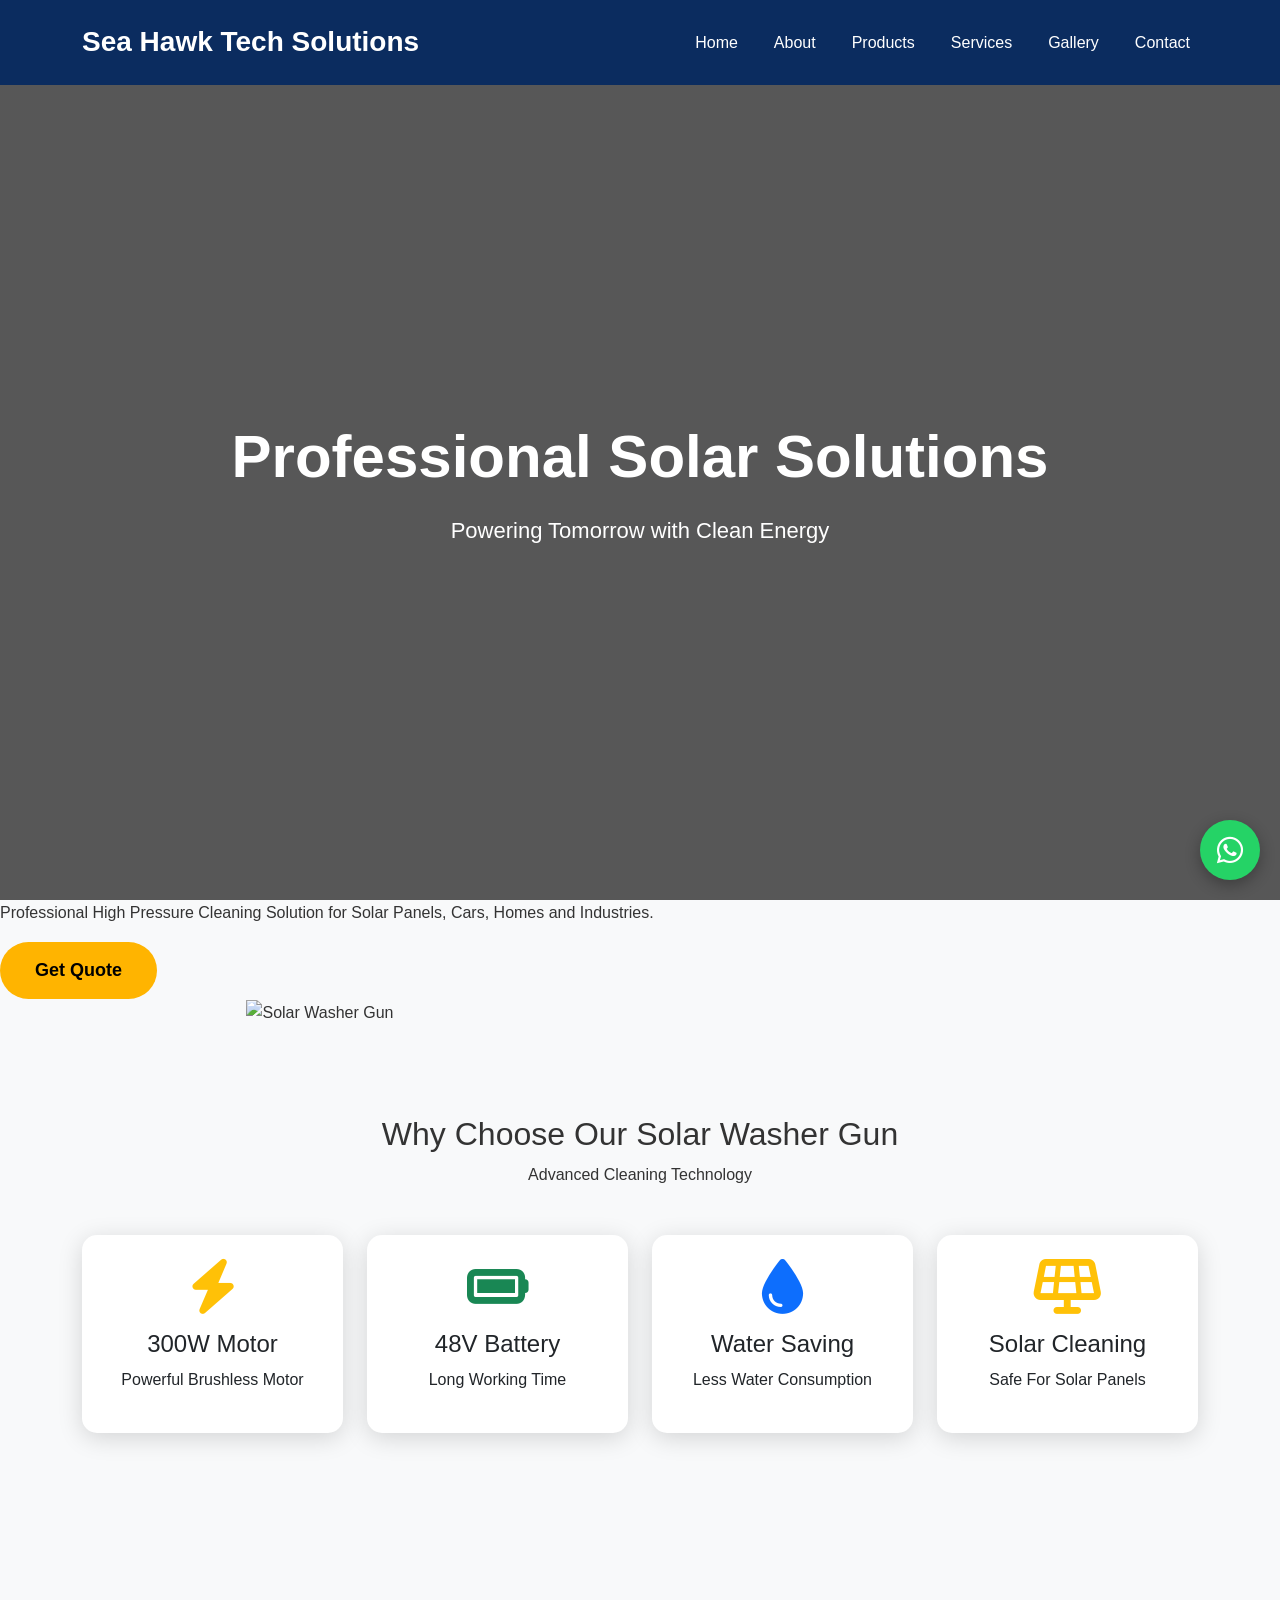
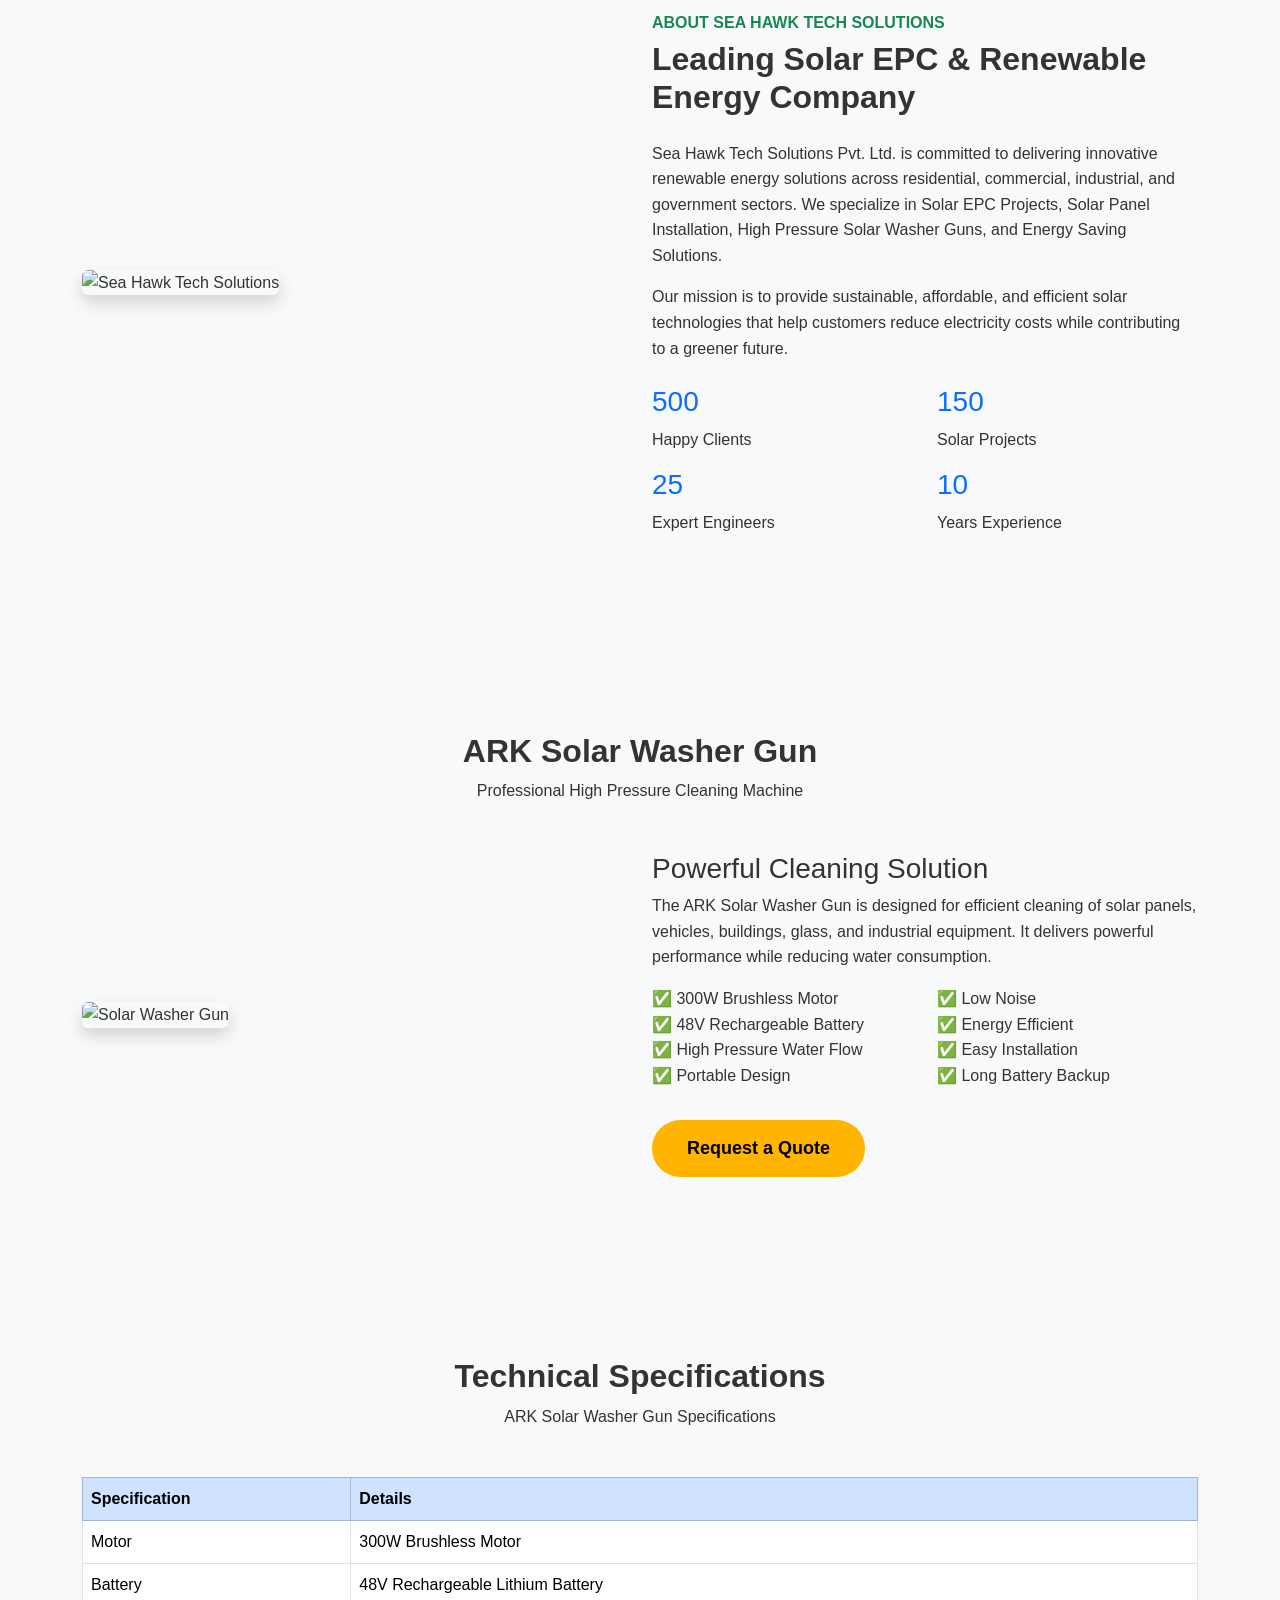
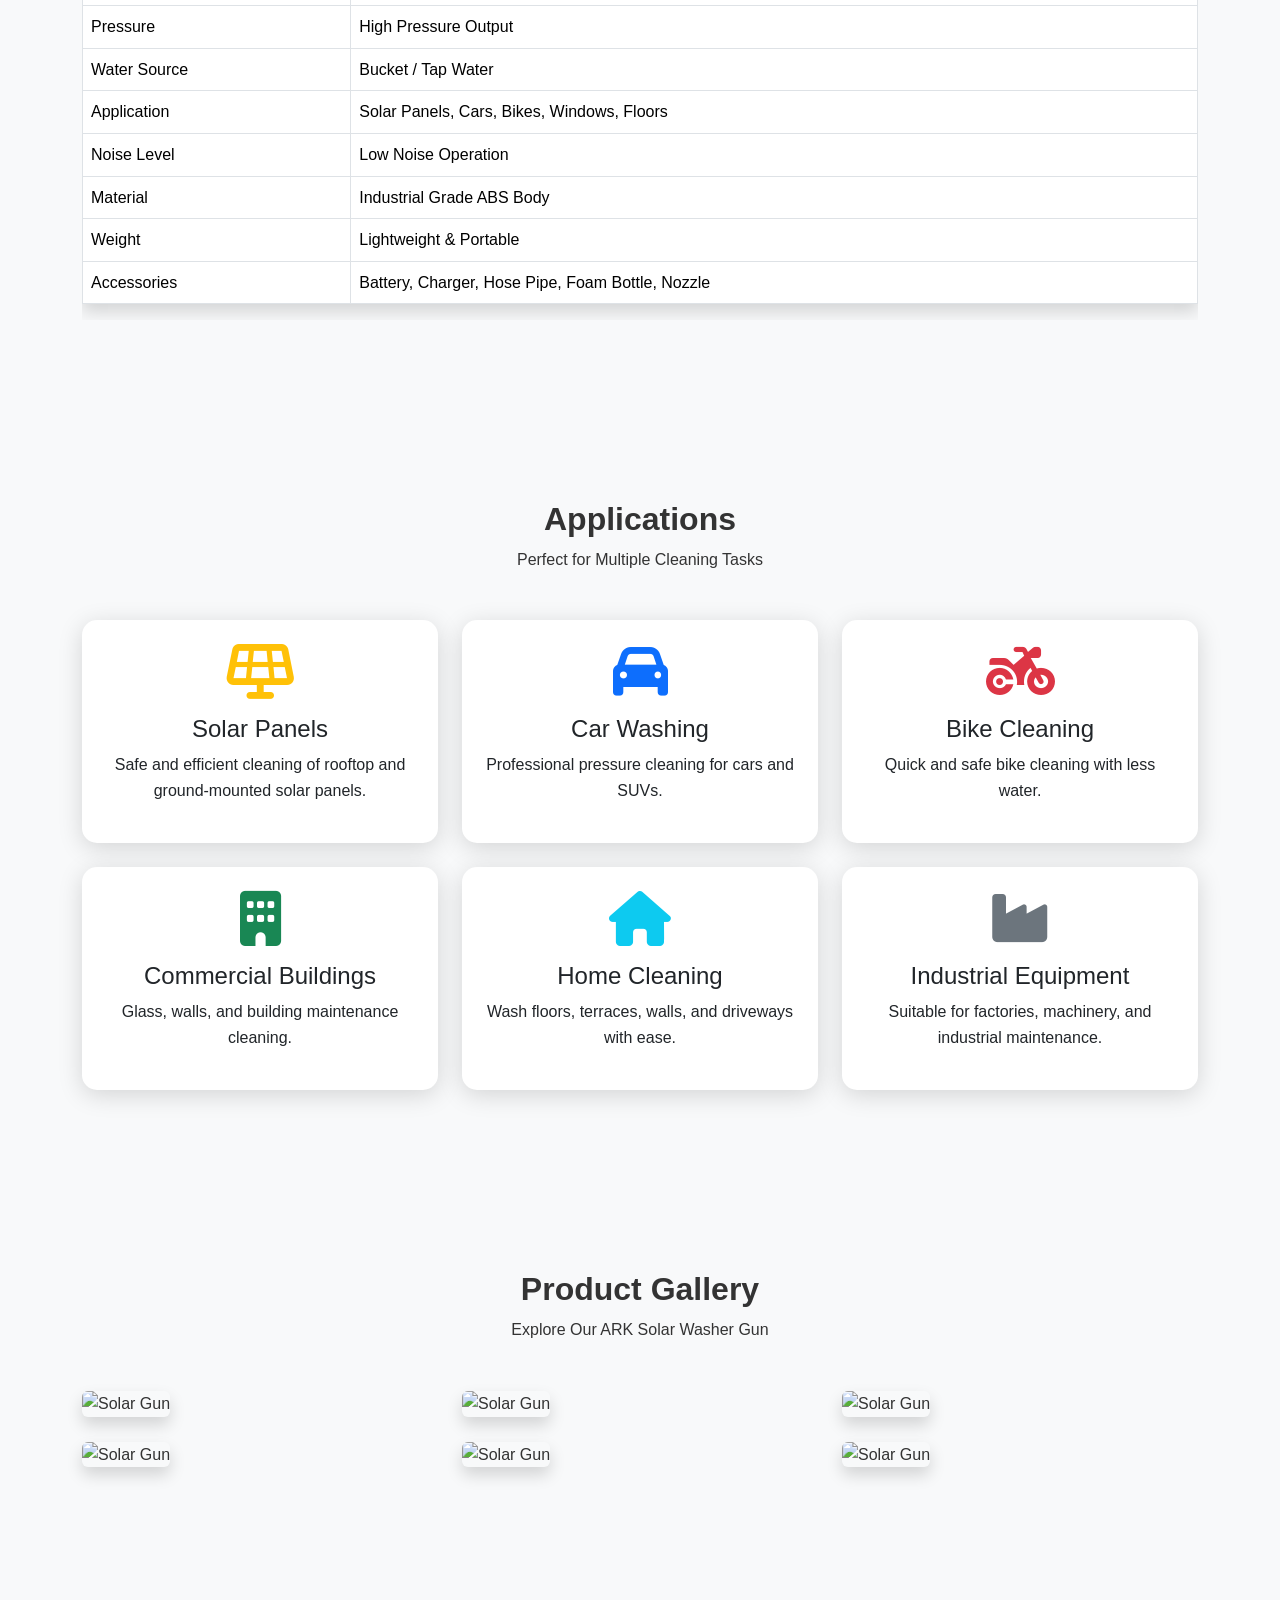
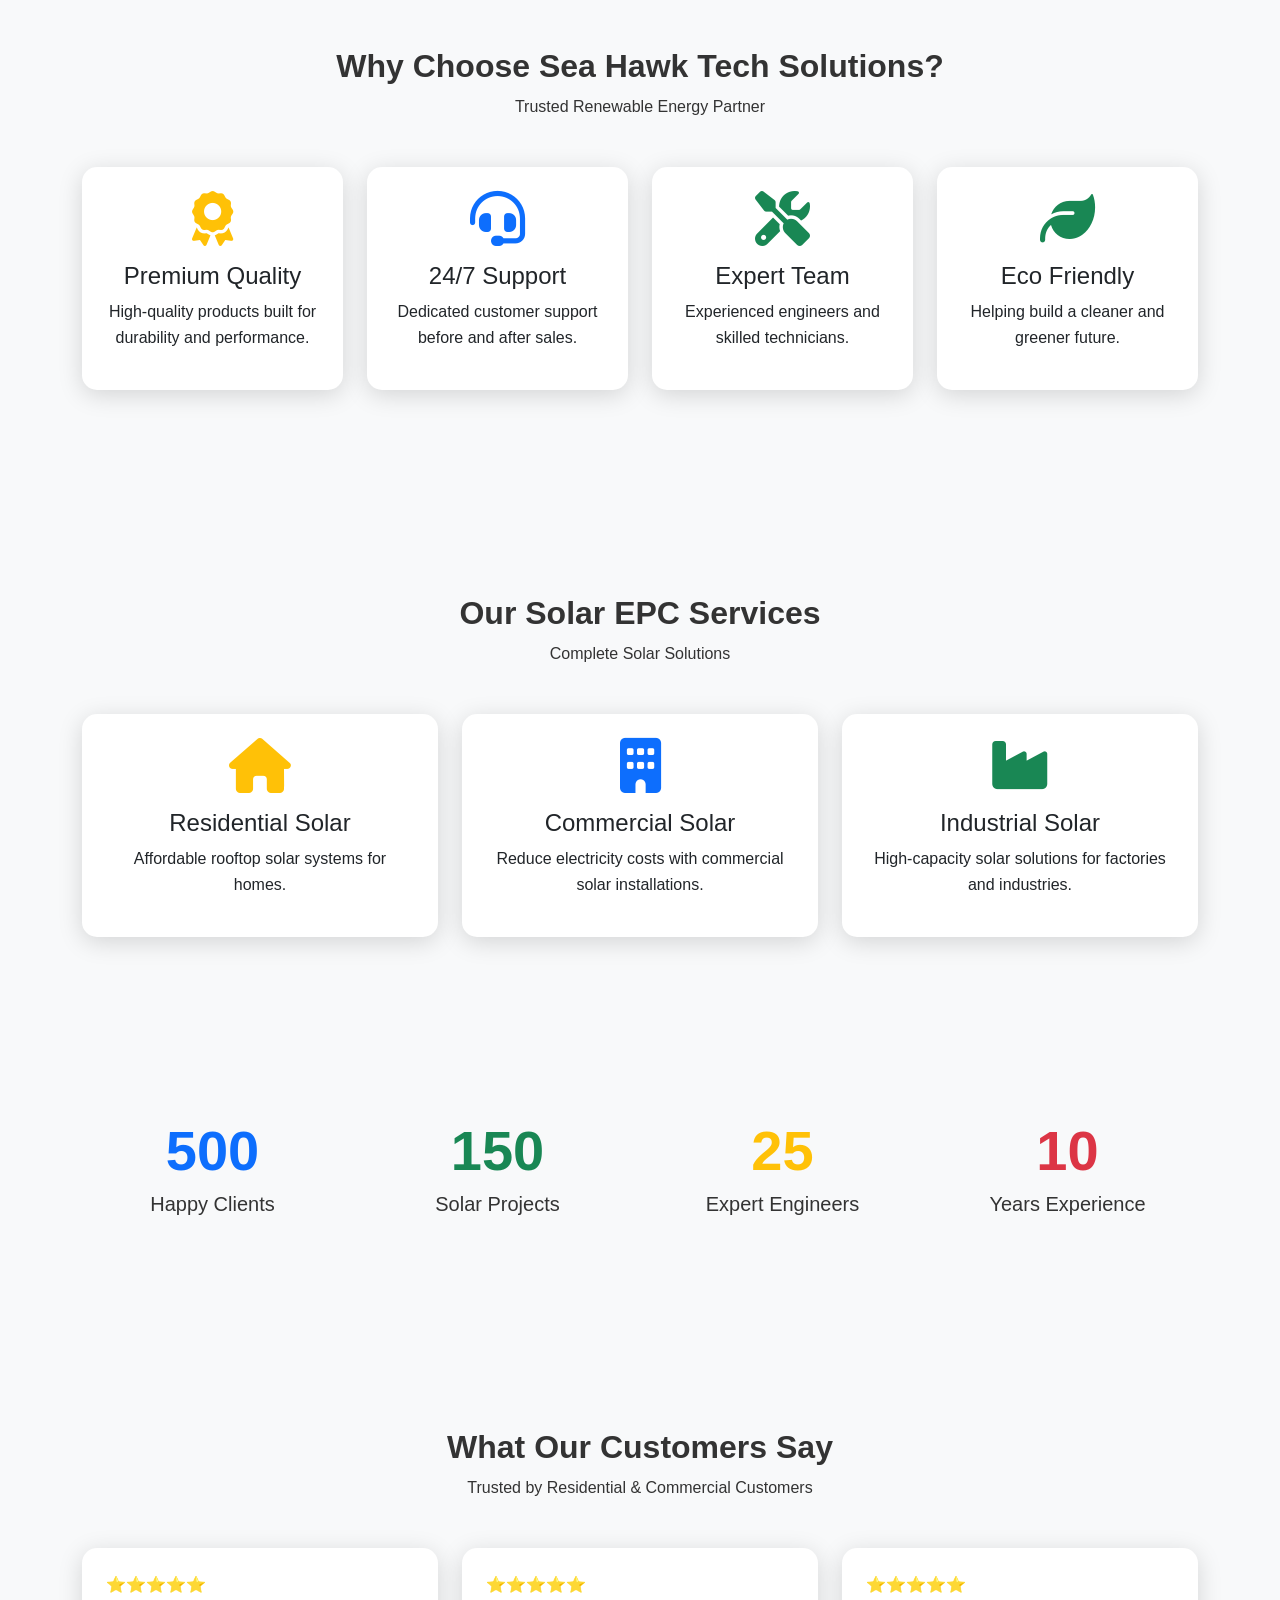
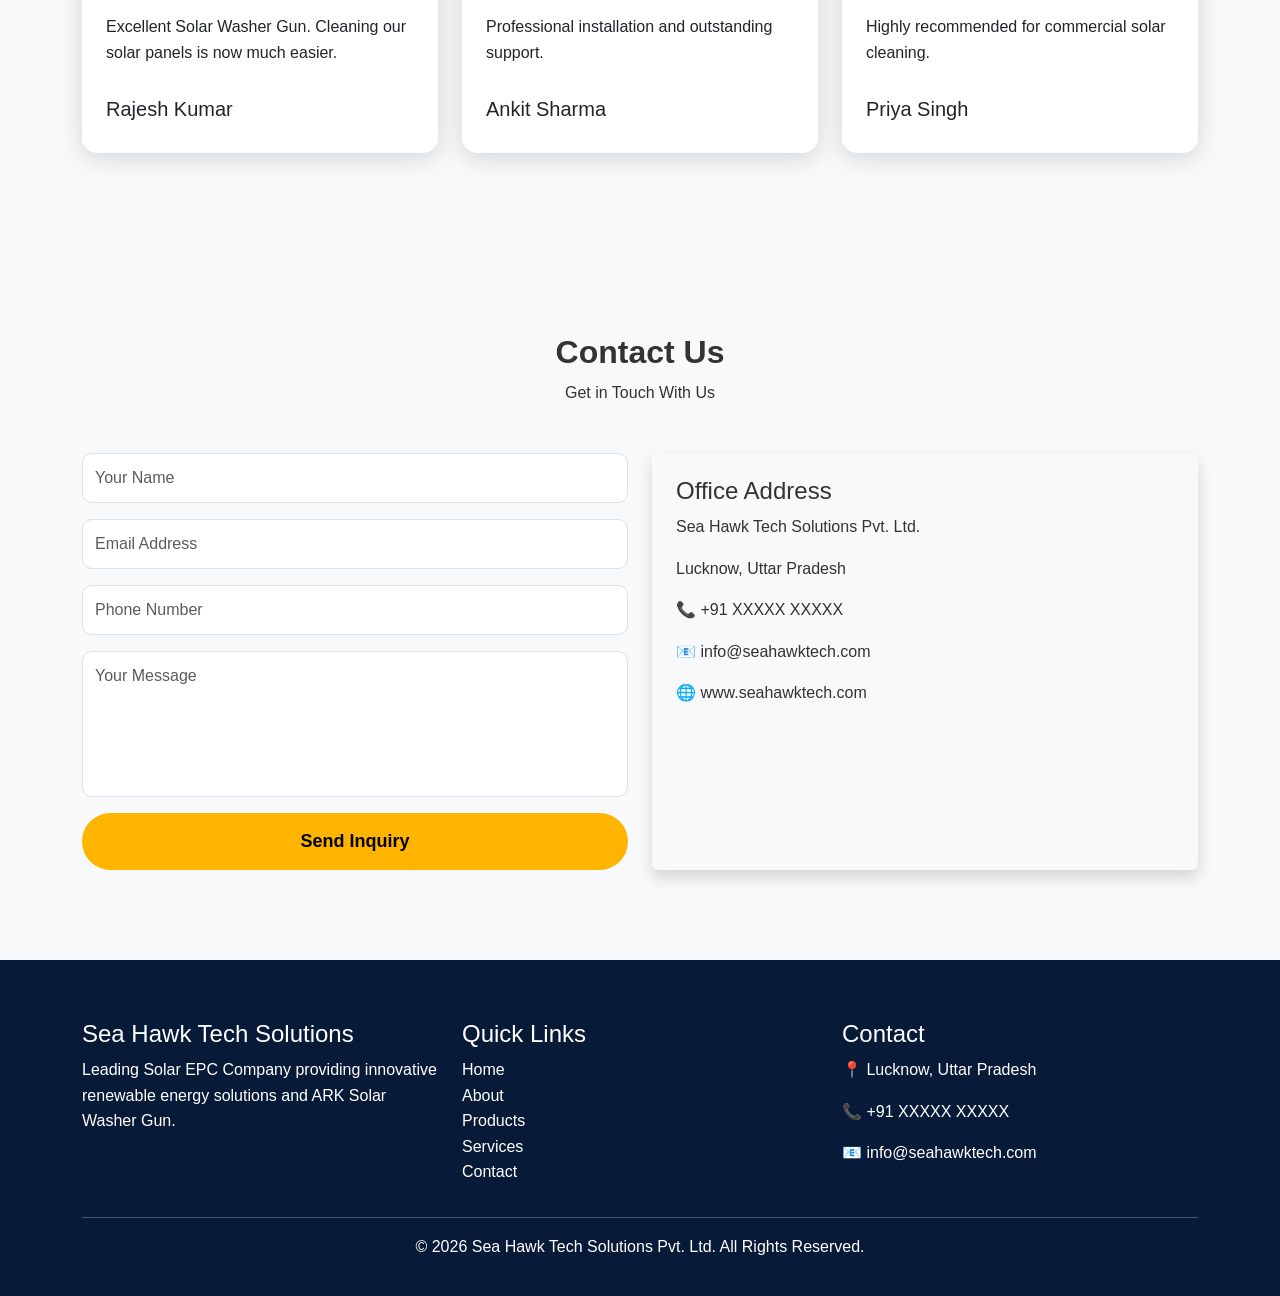
==== commit 9b6eeabd: "Update index.html" ====
--- a/index.html
+++ b/index.html
@@ -158,18 +158,11 @@
 </nav>
 
 <section class="hero">
-
-<div class="container">
-
-<div class="row align-items-center">
-
-<div class="col-lg-6">
-
-<h1>
-
-ARK Solar Washer Gun
-
-</h1>
+    <div class="container">
+        <h1>Professional Solar Solutions</h1>
+        <p>Powering Tomorrow with Clean Energy</p>
+    </div>
+</section>
 
 <p>
 
--- a/css/style.css
+++ b/css/style.css
@@ -258,3 +258,27 @@
     cursor:pointer;
     z-index:999;
 }
+/* ================= Hero Banner ================= */
+
+.hero {
+    background: linear-gradient(
+                rgba(0, 0, 0, 0.65),
+                rgba(0, 0, 0, 0.65)
+              ),
+              url("../images/hero-bg.jpg");
+
+    background-size: cover;
+    background-position: center;
+    background-repeat: no-repeat;
+
+    min-height: 400px;
+
+    display: flex;
+    align-items: center;
+    justify-content: center;
+
+    text-align: center;
+    color: #fff;
+
+    padding-top: 90px;   /* Navbar ke liye */
+}
